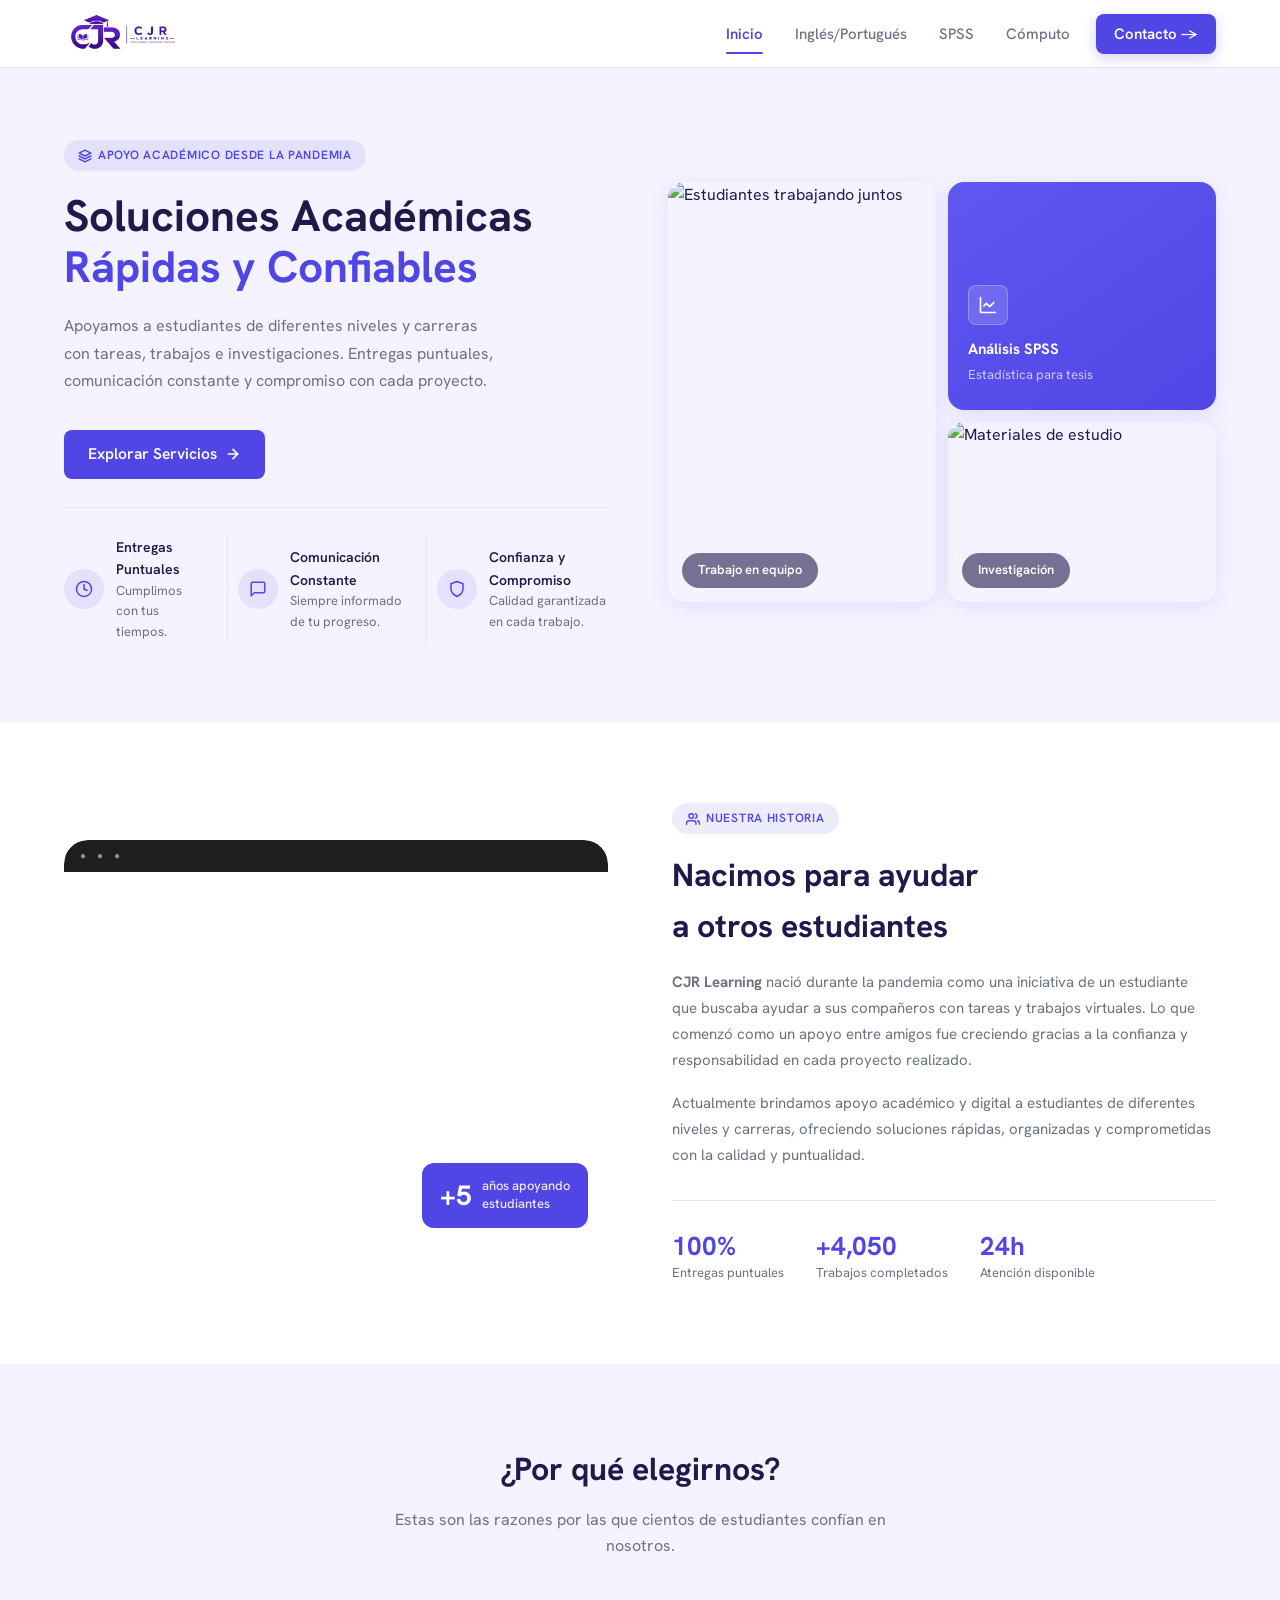
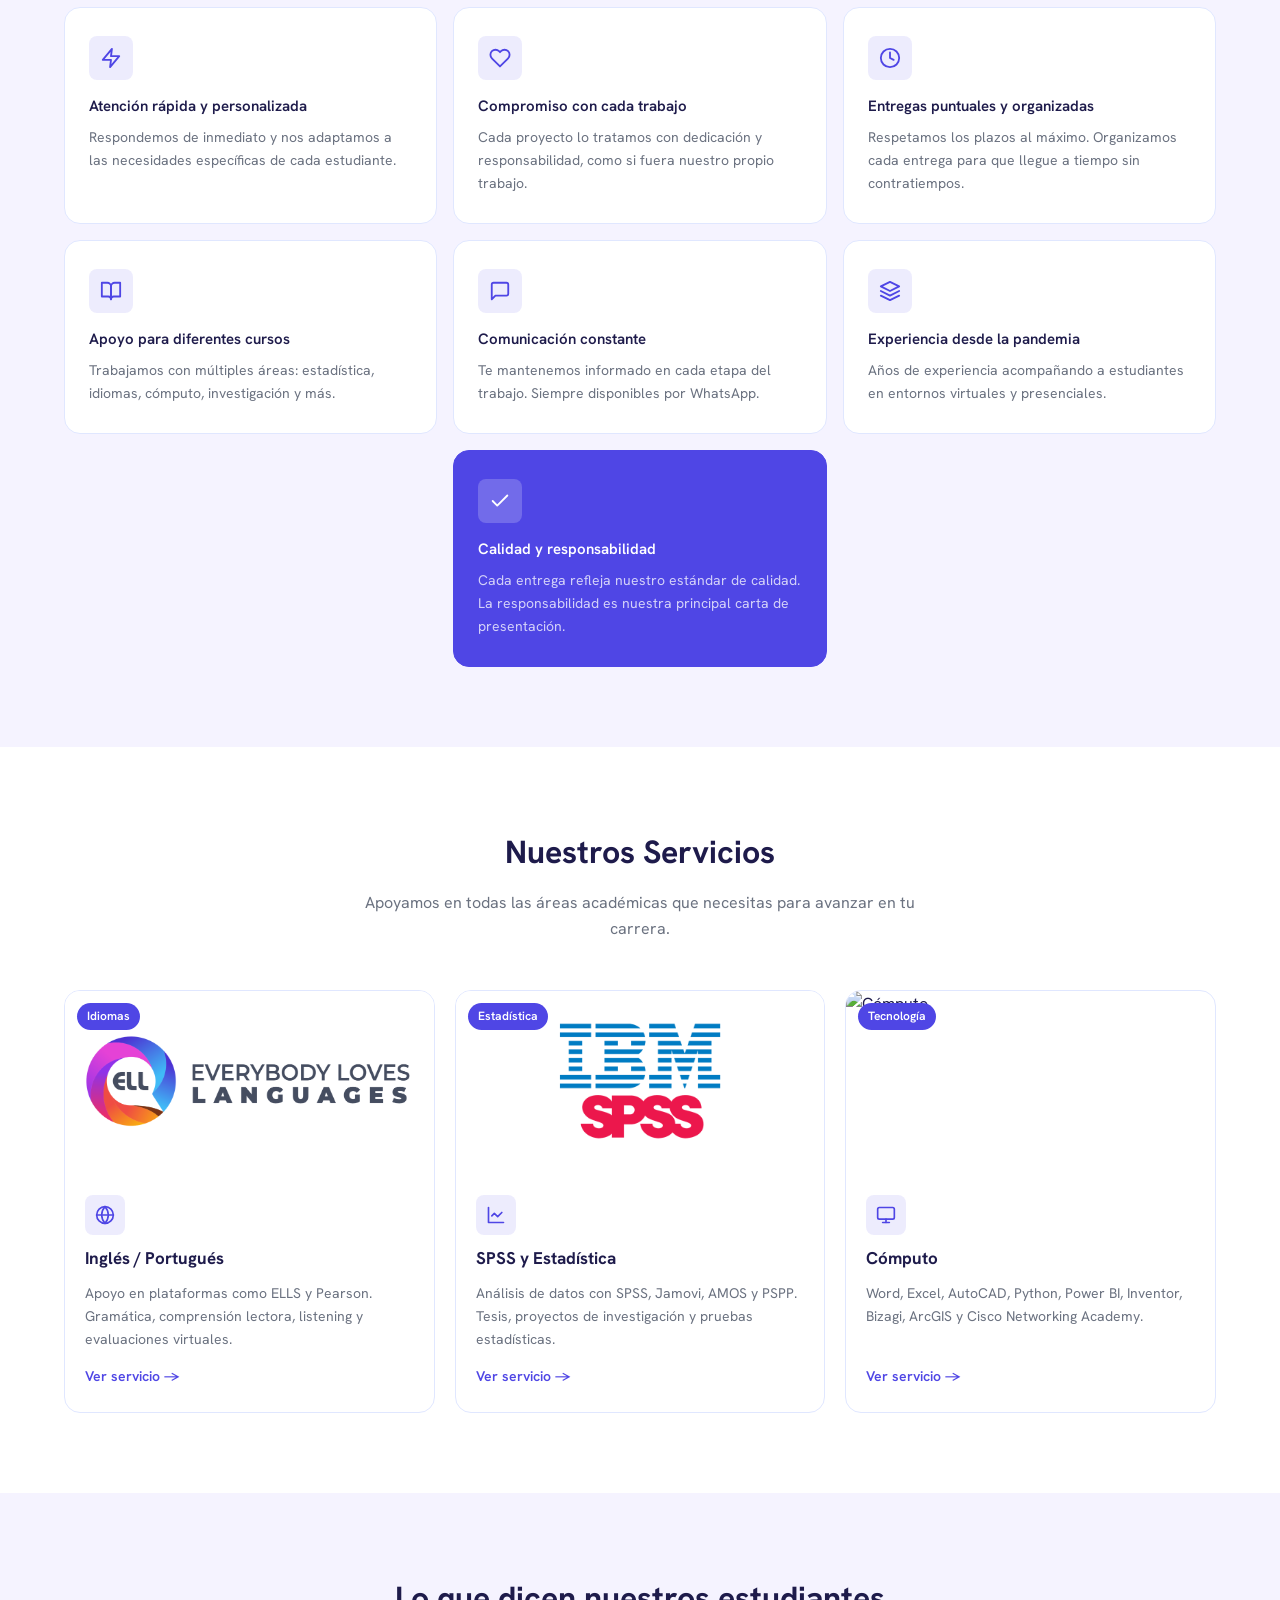
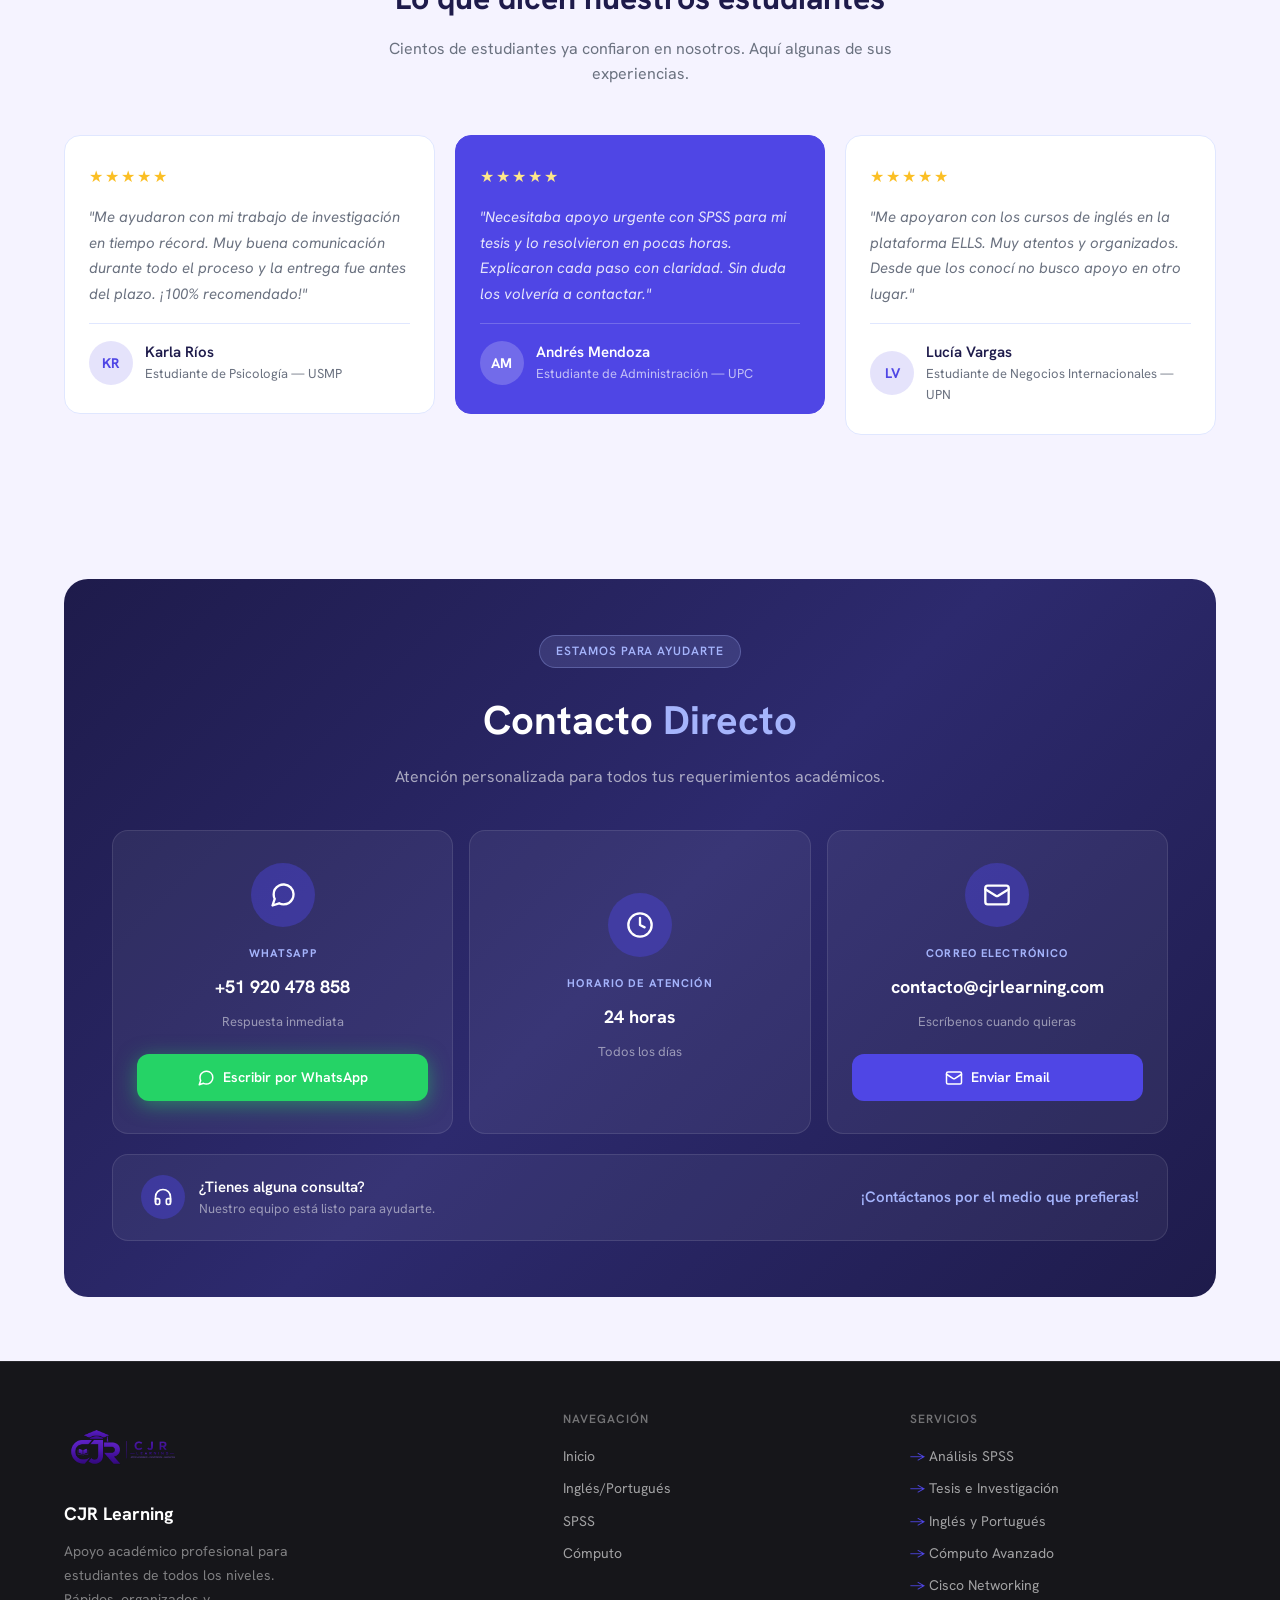
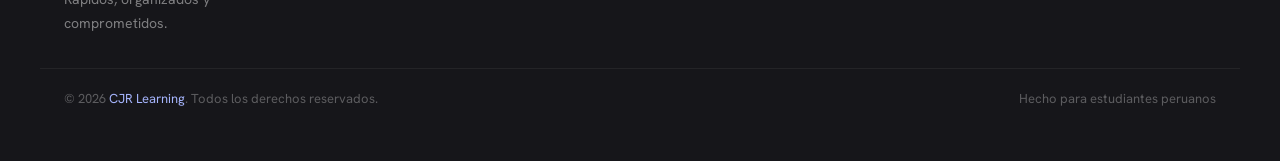
==== index.html @ 8db43616 "Seccion Inicio, header y footer agregado" ====
<!DOCTYPE html>
<html lang="es">

<head>
    <meta charset="UTF-8">
    <meta name="viewport" content="width=device-width, initial-scale=1.0">
    <title>CJR Learning — Apoyo Académico</title>
    <link rel="stylesheet" href="assets/css/global.css">
    <link rel="stylesheet" href="assets/css/index.css">
</head>

<body>
    <header class="site-header">
        <div class="header-inner">

            <div class="header-logo">
                <a href="index.html">
                    <img src="assets/images/logos/CRJ_logo2.png" alt="CJR Learning">
                </a>
            </div>


            <nav class="header-nav" id="mainNav">
                <a href="index.html" class="active">Inicio</a>
                <a href="ing_por.html">Inglés/Portugués</a>
                <a href="spss.html">SPSS</a>
                <a href="computo.html">Cómputo</a>
                <a href="index.html#contacto" class="nav-btn-contacto">Contacto →</a>
            </nav>

            <!-- Hamburger -->
            <button class="hamburger" id="menuBtn" aria-label="Abrir menú">
                <span></span>
                <span></span>
                <span></span>
            </button>

        </div>
    </header>

    <main>

        <!-- Hero -->
        <section class="hero">
            <div class="container hero-inner">

                <!-- Columna izquierda - texto -->
                <div class="hero-text">
                    <div class="hero-badge">
                        <svg xmlns="http://www.w3.org/2000/svg" width="14" height="14" viewBox="0 0 24 24" fill="none"
                            stroke="currentColor" stroke-width="2.5" stroke-linecap="round" stroke-linejoin="round">
                            <path d="M12 2L2 7l10 5 10-5-10-5z" />
                            <path d="M2 17l10 5 10-5" />
                            <path d="M2 12l10 5 10-5" />
                        </svg>
                        Apoyo académico desde la pandemia
                    </div>

                    <h1>
                        Soluciones Académicas<br>
                        <span class="hero-highlight">Rápidas y Confiables</span>
                    </h1>

                    <p class="hero-desc">
                        Apoyamos a estudiantes de diferentes niveles y carreras con tareas, trabajos e investigaciones.
                        Entregas puntuales, comunicación constante y compromiso con cada proyecto.
                    </p>

                    <div class="hero-actions">
                        <a href="#servicios" class="btn-primary">
                            Explorar Servicios
                            <svg xmlns="http://www.w3.org/2000/svg" width="16" height="16" viewBox="0 0 24 24"
                                fill="none" stroke="currentColor" stroke-width="2.5" stroke-linecap="round"
                                stroke-linejoin="round">
                                <path d="M5 12h14" />
                                <path d="m12 5 7 7-7 7" />
                            </svg>
                        </a>
                    </div>

                    <div class="hero-pills">
                        <div class="hero-pill">
                            <div class="hero-pill-icon">
                                <!-- ícono reloj -->
                                <svg xmlns="http://www.w3.org/2000/svg" width="18" height="18" viewBox="0 0 24 24"
                                    fill="none" stroke="currentColor" stroke-width="2" stroke-linecap="round"
                                    stroke-linejoin="round">
                                    <circle cx="12" cy="12" r="10" />
                                    <polyline points="12 6 12 12 16 14" />
                                </svg>
                            </div>
                            <div>
                                <p class="pill-title">Entregas Puntuales</p>
                                <p class="pill-sub">Cumplimos con tus tiempos.</p>
                            </div>
                        </div>
                        <div class="hero-pill">
                            <div class="hero-pill-icon">
                                <!-- ícono chat -->
                                <svg xmlns="http://www.w3.org/2000/svg" width="18" height="18" viewBox="0 0 24 24"
                                    fill="none" stroke="currentColor" stroke-width="2" stroke-linecap="round"
                                    stroke-linejoin="round">
                                    <path d="M21 15a2 2 0 0 1-2 2H7l-4 4V5a2 2 0 0 1 2-2h14a2 2 0 0 1 2 2z" />
                                </svg>
                            </div>
                            <div>
                                <p class="pill-title">Comunicación Constante</p>
                                <p class="pill-sub">Siempre informado de tu progreso.</p>
                            </div>
                        </div>
                        <div class="hero-pill">
                            <div class="hero-pill-icon">
                                <!-- ícono escudo -->
                                <svg xmlns="http://www.w3.org/2000/svg" width="18" height="18" viewBox="0 0 24 24"
                                    fill="none" stroke="currentColor" stroke-width="2" stroke-linecap="round"
                                    stroke-linejoin="round">
                                    <path d="M12 22s8-4 8-10V5l-8-3-8 3v7c0 6 8 10 8 10z" />
                                </svg>
                            </div>
                            <div>
                                <p class="pill-title">Confianza y Compromiso</p>
                                <p class="pill-sub">Calidad garantizada en cada trabajo.</p>
                            </div>
                        </div>
                    </div>
                </div>

                <!-- Columna derecha - imagenes -->
                <div class="hero-media">

                    <!-- Foto principal -->
                    <div class="hero-img-main">
                        <img src="https://images.unsplash.com/photo-1523240795612-9a054b0db644?w=600&q=80"
                            alt="Estudiantes trabajando juntos">
                        <div class="hero-img-label">Trabajo en equipo</div>
                    </div>

                    <!-- Tarjetas pequeñas -->
                    <div class="hero-cards">

                        <div class="hero-card hero-card--dark">
                            <div class="hero-card-icon">
                                <svg xmlns="http://www.w3.org/2000/svg" width="20" height="20" viewBox="0 0 24 24"
                                    fill="none" stroke="currentColor" stroke-width="2" stroke-linecap="round"
                                    stroke-linejoin="round">
                                    <path d="M3 3v18h18" />
                                    <path d="m19 9-5 5-4-4-3 3" />
                                </svg>
                            </div>
                            <p class="hero-card-title">Análisis SPSS</p>
                            <p class="hero-card-sub">Estadística para tesis</p>
                        </div>

                        <div class="hero-card hero-card--light">
                            <img src="https://images.unsplash.com/photo-1501504905252-473c47e087f8?w=300&q=80"
                                alt="Materiales de estudio">
                            <div class="hero-img-label">Investigación</div>
                        </div>

                    </div>
                </div>

            </div>
        </section>

        <!-- Nosotros -->
        <section class="nosotros section" id="nosotros">
            <div class="container nosotros-inner">

                <!-- Imagen -->
                <div class="nosotros-media">
                    <div class="nosotros-img-wrap">
                        <img src="https://images.unsplash.com/photo-1516321318423-f06f85e504b3?w=600&q=80"
                            alt="Equipo CJR Learning trabajando">
                        <div class="nosotros-badge-float">
                            <span class="nosotros-badge-num">+5</span>
                            <span class="nosotros-badge-text">años apoyando<br>estudiantes</span>
                        </div>
                    </div>
                </div>

                <!-- Texto -->
                <div class="nosotros-text">
                    <div class="hero-badge" style="margin-bottom:16px;">
                        <svg xmlns="http://www.w3.org/2000/svg" width="14" height="14" viewBox="0 0 24 24" fill="none"
                            stroke="currentColor" stroke-width="2.5" stroke-linecap="round" stroke-linejoin="round">
                            <path d="M17 21v-2a4 4 0 0 0-4-4H5a4 4 0 0 0-4 4v2" />
                            <circle cx="9" cy="7" r="4" />
                            <path d="M23 21v-2a4 4 0 0 0-3-3.87" />
                            <path d="M16 3.13a4 4 0 0 1 0 7.75" />
                        </svg>
                        Nuestra historia
                    </div>

                    <h2 class="section-title" style="text-align:left; margin-bottom:16px;">
                        Nacimos para ayudar<br>a otros estudiantes
                    </h2>

                    <p class="nosotros-p">
                        <strong>CJR Learning</strong> nació durante la pandemia como una iniciativa de un
                        estudiante
                        que buscaba ayudar a sus compañeros con tareas y trabajos virtuales. Lo que comenzó como un
                        apoyo
                        entre amigos fue creciendo gracias a la confianza y responsabilidad en cada proyecto realizado.
                    </p>
                    <p class="nosotros-p">
                        Actualmente brindamos apoyo académico y digital a estudiantes de diferentes niveles y carreras,
                        ofreciendo soluciones rápidas, organizadas y comprometidas con la calidad y puntualidad.
                    </p>

                    <div class="nosotros-stats">
                        <div class="nosotros-stat">
                            <span class="stat-num">100%</span>
                            <span class="stat-label">Entregas puntuales</span>
                        </div>
                        <div class="nosotros-stat">
                            <span class="stat-num">+5000</span>
                            <span class="stat-label">Trabajos completados</span>
                        </div>
                        <div class="nosotros-stat">
                            <span class="stat-num">24h</span>
                            <span class="stat-label">Atención disponible</span>
                        </div>
                    </div>

                </div>

            </div>
        </section>

        <!-- Por que elegirnos -->
        <section class="porque section" id="porque">
            <div class="container">
                <h2 class="section-title">¿Por qué elegirnos?</h2>
                <p class="section-subtitle">Estas son las razones por las que cientos de estudiantes confían en
                    nosotros.</p>

                <div class="porque-grid">

                    <div class="porque-card">
                        <div class="porque-icon">
                            <svg xmlns="http://www.w3.org/2000/svg" width="22" height="22" viewBox="0 0 24 24"
                                fill="none" stroke="currentColor" stroke-width="2" stroke-linecap="round"
                                stroke-linejoin="round">
                                <path d="M13 2L3 14h9l-1 8 10-12h-9l1-8z" />
                            </svg>
                        </div>
                        <h3>Atención rápida y personalizada</h3>
                        <p>Respondemos de inmediato y nos adaptamos a las necesidades específicas de cada estudiante.
                        </p>
                    </div>

                    <div class="porque-card">
                        <div class="porque-icon">
                            <svg xmlns="http://www.w3.org/2000/svg" width="22" height="22" viewBox="0 0 24 24"
                                fill="none" stroke="currentColor" stroke-width="2" stroke-linecap="round"
                                stroke-linejoin="round">
                                <path
                                    d="M20.84 4.61a5.5 5.5 0 0 0-7.78 0L12 5.67l-1.06-1.06a5.5 5.5 0 0 0-7.78 7.78l1.06 1.06L12 21.23l7.78-7.78 1.06-1.06a5.5 5.5 0 0 0 0-7.78z" />
                            </svg>
                        </div>
                        <h3>Compromiso con cada trabajo</h3>
                        <p>Cada proyecto lo tratamos con dedicación y responsabilidad, como si fuera nuestro propio
                            trabajo.</p>
                    </div>

                    <div class="porque-card">
                        <div class="porque-icon">
                            <svg xmlns="http://www.w3.org/2000/svg" width="22" height="22" viewBox="0 0 24 24"
                                fill="none" stroke="currentColor" stroke-width="2" stroke-linecap="round"
                                stroke-linejoin="round">
                                <circle cx="12" cy="12" r="10" />
                                <polyline points="12 6 12 12 16 14" />
                            </svg>
                        </div>
                        <h3>Entregas puntuales y organizadas</h3>
                        <p>Respetamos los plazos al máximo. Organizamos cada entrega para que llegue a tiempo sin
                            contratiempos.</p>
                    </div>

                    <div class="porque-card">
                        <div class="porque-icon">
                            <svg xmlns="http://www.w3.org/2000/svg" width="22" height="22" viewBox="0 0 24 24"
                                fill="none" stroke="currentColor" stroke-width="2" stroke-linecap="round"
                                stroke-linejoin="round">
                                <path d="M2 3h6a4 4 0 0 1 4 4v14a3 3 0 0 0-3-3H2z" />
                                <path d="M22 3h-6a4 4 0 0 0-4 4v14a3 3 0 0 1 3-3h7z" />
                            </svg>
                        </div>
                        <h3>Apoyo para diferentes cursos</h3>
                        <p>Trabajamos con múltiples áreas: estadística, idiomas, cómputo, investigación y más.</p>
                    </div>

                    <div class="porque-card">
                        <div class="porque-icon">
                            <svg xmlns="http://www.w3.org/2000/svg" width="22" height="22" viewBox="0 0 24 24"
                                fill="none" stroke="currentColor" stroke-width="2" stroke-linecap="round"
                                stroke-linejoin="round">
                                <path d="M21 15a2 2 0 0 1-2 2H7l-4 4V5a2 2 0 0 1 2-2h14a2 2 0 0 1 2 2z" />
                            </svg>
                        </div>
                        <h3>Comunicación constante</h3>
                        <p>Te mantenemos informado en cada etapa del trabajo. Siempre disponibles por WhatsApp.</p>
                    </div>

                    <div class="porque-card">
                        <div class="porque-icon">
                            <svg xmlns="http://www.w3.org/2000/svg" width="22" height="22" viewBox="0 0 24 24"
                                fill="none" stroke="currentColor" stroke-width="2" stroke-linecap="round"
                                stroke-linejoin="round">
                                <path d="M12 2L2 7l10 5 10-5-10-5z" />
                                <path d="M2 17l10 5 10-5" />
                                <path d="M2 12l10 5 10-5" />
                            </svg>
                        </div>
                        <h3>Experiencia desde la pandemia</h3>
                        <p>Años de experiencia acompañando a estudiantes en entornos virtuales y presenciales.</p>
                    </div>

                    <div class="porque-card porque-card--highlight">
                        <div class="porque-icon porque-icon--white">
                            <svg xmlns="http://www.w3.org/2000/svg" width="22" height="22" viewBox="0 0 24 24"
                                fill="none" stroke="currentColor" stroke-width="2" stroke-linecap="round"
                                stroke-linejoin="round">
                                <polyline points="20 6 9 17 4 12" />
                            </svg>
                        </div>
                        <h3>Calidad y responsabilidad</h3>
                        <p>Cada entrega refleja nuestro estándar de calidad. La responsabilidad es nuestra principal
                            carta de presentación.</p>
                    </div>

                </div>
            </div>
        </section>

        <!-- Servicios -->
        <section class="servicios section" id="servicios">
            <div class="container">
                <h2 class="section-title">Nuestros Servicios</h2>
                <p class="section-subtitle">Apoyamos en todas las áreas académicas que necesitas para avanzar en tu
                    carrera.</p>

                <div class="servicios-grid">

                    <a href="ing_por.html" class="servicio-card">
                        <div class="servicio-img">
                            <img src="assets/images/logos/ELLS_2.png" alt="Inglés y Portugués">
                            <div class="servicio-tag">Idiomas</div>
                        </div>
                        <div class="servicio-body">
                            <div class="servicio-icon">
                                <svg xmlns="http://www.w3.org/2000/svg" width="20" height="20" viewBox="0 0 24 24"
                                    fill="none" stroke="currentColor" stroke-width="2" stroke-linecap="round"
                                    stroke-linejoin="round">
                                    <circle cx="12" cy="12" r="10" />
                                    <line x1="2" y1="12" x2="22" y2="12" />
                                    <path
                                        d="M12 2a15.3 15.3 0 0 1 4 10 15.3 15.3 0 0 1-4 10 15.3 15.3 0 0 1-4-10 15.3 15.3 0 0 1 4-10z" />
                                </svg>
                            </div>
                            <h3>Inglés / Portugués</h3>
                            <p>Apoyo en plataformas como ELLS y Pearson. Gramática, comprensión lectora, listening y
                                evaluaciones virtuales.</p>
                            <span class="servicio-link">Ver servicio →</span>
                        </div>
                    </a>

                    <a href="spss.html" class="servicio-card">
                        <div class="servicio-img">
                            <img src="assets/images/logos/SPSS.png" alt="SPSS Estadística">
                            <div class="servicio-tag">Estadística</div>
                        </div>
                        <div class="servicio-body">
                            <div class="servicio-icon">
                                <svg xmlns="http://www.w3.org/2000/svg" width="20" height="20" viewBox="0 0 24 24"
                                    fill="none" stroke="currentColor" stroke-width="2" stroke-linecap="round"
                                    stroke-linejoin="round">
                                    <path d="M3 3v18h18" />
                                    <path d="m19 9-5 5-4-4-3 3" />
                                </svg>
                            </div>
                            <h3>SPSS y Estadística</h3>
                            <p>Análisis de datos con SPSS, Jamovi, AMOS y PSPP. Tesis, proyectos de investigación y
                                pruebas estadísticas.</p>
                            <span class="servicio-link">Ver servicio →</span>
                        </div>
                    </a>

                    <a href="computo.html" class="servicio-card">
                        <div class="servicio-img">
                            <img src="https://images.unsplash.com/photo-1587620962725-abab7fe55159?w=500&q=80"
                                alt="Cómputo">
                            <div class="servicio-tag">Tecnología</div>
                        </div>
                        <div class="servicio-body">
                            <div class="servicio-icon">
                                <svg xmlns="http://www.w3.org/2000/svg" width="20" height="20" viewBox="0 0 24 24"
                                    fill="none" stroke="currentColor" stroke-width="2" stroke-linecap="round"
                                    stroke-linejoin="round">
                                    <rect x="2" y="3" width="20" height="14" rx="2" />
                                    <line x1="8" y1="21" x2="16" y2="21" />
                                    <line x1="12" y1="17" x2="12" y2="21" />
                                </svg>
                            </div>
                            <h3>Cómputo</h3>
                            <p>Word, Excel, AutoCAD, Python, Power BI, Inventor, Bizagi, ArcGIS y Cisco Networking
                                Academy.</p>
                            <span class="servicio-link">Ver servicio →</span>
                        </div>
                    </a>

                </div>
            </div>
        </section>

        <!-- Testimonios -->
        <section class="testimonios section" id="testimonios">
            <div class="container">
                <h2 class="section-title">Lo que dicen nuestros estudiantes</h2>
                <p class="section-subtitle">Cientos de estudiantes ya confiaron en nosotros. Aquí algunas de sus
                    experiencias.</p>

                <div class="testimonios-grid">

                    <div class="testimonio-card">
                        <div class="testimonio-stars">★★★★★</div>
                        <p class="testimonio-texto">
                            "Me ayudaron con mi trabajo de investigación en tiempo récord. Muy buena comunicación
                            durante todo el proceso y la entrega fue antes del plazo. ¡100% recomendado!"
                        </p>
                        <div class="testimonio-autor">
                            <!-- TODO: Reemplazar con foto real -->
                            <div class="testimonio-avatar"
                                style="background: rgba(79,70,229,0.15); color: var(--color-primary);">KR</div>
                            <div>
                                <p class="autor-nombre">Karla Ríos</p>
                                <p class="autor-carrera">Estudiante de Psicología — USMP</p>
                            </div>
                        </div>
                    </div>

                    <div class="testimonio-card testimonio-card--featured">
                        <div class="testimonio-stars">★★★★★</div>
                        <p class="testimonio-texto">
                            "Necesitaba apoyo urgente con SPSS para mi tesis y lo resolvieron en pocas horas. Explicaron
                            cada paso con claridad. Sin duda los volvería a contactar."
                        </p>
                        <div class="testimonio-autor">
                            <!-- TODO: Reemplazar con foto real -->
                            <div class="testimonio-avatar" style="background: rgba(255,255,255,0.2); color: #fff;">AM
                            </div>
                            <div>
                                <p class="autor-nombre">Andrés Mendoza</p>
                                <p class="autor-carrera">Estudiante de Administración — UPC</p>
                            </div>
                        </div>
                    </div>

                    <div class="testimonio-card">
                        <div class="testimonio-stars">★★★★★</div>
                        <p class="testimonio-texto">
                            "Me apoyaron con los cursos de inglés en la plataforma ELLS. Muy atentos y organizados.
                            Desde que los conocí no busco apoyo en otro lugar."
                        </p>
                        <div class="testimonio-autor">
                            <!-- TODO: Reemplazar con foto real -->
                            <div class="testimonio-avatar"
                                style="background: rgba(79,70,229,0.15); color: var(--color-primary);">LV</div>
                            <div>
                                <p class="autor-nombre">Lucía Vargas</p>
                                <p class="autor-carrera">Estudiante de Negocios Internacionales — UPN</p>
                            </div>
                        </div>
                    </div>

                </div>
            </div>
        </section>

        <!-- Contacto -->
        <section class="contacto-section" id="contacto">
            <div class="container">
                <div class="contacto-card">

                    <div class="contacto-badge">Estamos para ayudarte</div>
                    <h2 class="contacto-title">Contacto <span>Directo</span></h2>
                    <p class="contacto-desc">Atención personalizada para todos tus requerimientos académicos.</p>

                    <div class="contacto-grid">

                        <div class="contacto-item">
                            <div class="contacto-icon">
                                <svg xmlns="http://www.w3.org/2000/svg" width="28" height="28" viewBox="0 0 24 24"
                                    fill="none" stroke="currentColor" stroke-width="2" stroke-linecap="round"
                                    stroke-linejoin="round">
                                    <path
                                        d="M21 11.5a8.38 8.38 0 0 1-.9 3.8 8.5 8.5 0 0 1-7.6 4.7 8.38 8.38 0 0 1-3.8-.9L3 21l1.9-5.7a8.38 8.38 0 0 1-.9-3.8 8.5 8.5 0 0 1 4.7-7.6 8.38 8.38 0 0 1 3.8-.9h.5a8.48 8.48 0 0 1 8 8v.5z" />
                                </svg>
                            </div>
                            <span class="contacto-label">WhatsApp</span>
                            <p class="contacto-value">+51 920 478 858</p>
                            <span class="contacto-sub">Respuesta inmediata</span>
                            <a href="https://wa.me/51920478858" target="_blank"
                                class="contacto-btn contacto-btn--green">
                                <svg xmlns="http://www.w3.org/2000/svg" width="18" height="18" viewBox="0 0 24 24"
                                    fill="none" stroke="currentColor" stroke-width="2" stroke-linecap="round"
                                    stroke-linejoin="round">
                                    <path
                                        d="M21 11.5a8.38 8.38 0 0 1-.9 3.8 8.5 8.5 0 0 1-7.6 4.7 8.38 8.38 0 0 1-3.8-.9L3 21l1.9-5.7a8.38 8.38 0 0 1-.9-3.8 8.5 8.5 0 0 1 4.7-7.6 8.38 8.38 0 0 1 3.8-.9h.5a8.48 8.48 0 0 1 8 8v.5z" />
                                </svg>
                                Escribir por WhatsApp
                            </a>
                        </div>

                        <div class="contacto-item">
                            <div class="contacto-icon">
                                <svg xmlns="http://www.w3.org/2000/svg" width="28" height="28" viewBox="0 0 24 24"
                                    fill="none" stroke="currentColor" stroke-width="2" stroke-linecap="round"
                                    stroke-linejoin="round">
                                    <circle cx="12" cy="12" r="10" />
                                    <polyline points="12 6 12 12 16 14" />
                                </svg>
                            </div>
                            <span class="contacto-label">Horario de Atención</span>
                            <p class="contacto-value">24 horas</p>
                            <span class="contacto-sub">Todos los días</span>
                            <!-- <a href="https://wa.me/51920478858" target="_blank"
                                class="contacto-btn contacto-btn--purple">
                                <svg xmlns="http://www.w3.org/2000/svg" width="18" height="18" viewBox="0 0 24 24"
                                    fill="none" stroke="currentColor" stroke-width="2" stroke-linecap="round"
                                    stroke-linejoin="round">
                                    <circle cx="12" cy="12" r="10" />
                                    <polyline points="12 6 12 12 16 14" />
                                </svg>
                                Siempre disponibles 
                            </a> -->
                        </div>


                        <div class="contacto-item">
                            <div class="contacto-icon">
                                <svg xmlns="http://www.w3.org/2000/svg" width="28" height="28" viewBox="0 0 24 24"
                                    fill="none" stroke="currentColor" stroke-width="2" stroke-linecap="round"
                                    stroke-linejoin="round">
                                    <rect x="2" y="4" width="20" height="16" rx="2" />
                                    <path d="m22 7-8.97 5.7a1.94 1.94 0 0 1-2.06 0L2 7" />
                                </svg>
                            </div>
                            <span class="contacto-label">Correo Electrónico</span>
                            <p class="contacto-value">contacto@cjrlearning.com</p>
                            <span class="contacto-sub">Escríbenos cuando quieras</span>
                            <a href="mailto:contacto@cjrlearning.com" class="contacto-btn contacto-btn--blue">
                                <svg xmlns="http://www.w3.org/2000/svg" width="18" height="18" viewBox="0 0 24 24"
                                    fill="none" stroke="currentColor" stroke-width="2" stroke-linecap="round"
                                    stroke-linejoin="round">
                                    <rect x="2" y="4" width="20" height="16" rx="2" />
                                    <path d="m22 7-8.97 5.7a1.94 1.94 0 0 1-2.06 0L2 7" />
                                </svg>
                                Enviar Email
                            </a>
                        </div>



                    </div>

                    <div class="contacto-bottom">
                        <div class="contacto-bottom-left">
                            <div class="contacto-icon-sm">
                                <svg xmlns="http://www.w3.org/2000/svg" width="20" height="20" viewBox="0 0 24 24"
                                    fill="none" stroke="currentColor" stroke-width="2" stroke-linecap="round"
                                    stroke-linejoin="round">
                                    <path d="M3 18v-6a9 9 0 0 1 18 0v6" />
                                    <path
                                        d="M21 19a2 2 0 0 1-2 2h-1a2 2 0 0 1-2-2v-3a2 2 0 0 1 2-2h3zM3 19a2 2 0 0 0 2 2h1a2 2 0 0 0 2-2v-3a2 2 0 0 0-2-2H3z" />
                                </svg>
                            </div>
                            <div>
                                <p class="contacto-bottom-title">¿Tienes alguna consulta?</p>
                                <p class="contacto-bottom-sub">Nuestro equipo está listo para ayudarte.</p>
                            </div>
                        </div>
                        <p class="contacto-bottom-cta">¡Contáctanos por el medio que prefieras!</p>
                    </div>

                </div>
            </div>
        </section>
    </main>

    <!--  FOOTER  -->
    <footer>
        <div class="footer-bar">
            <div class="footer-bar-inner">

                <!-- Marca -->
                <div class="footer-brand-col">
                    <img src="assets/images/logos/CRJ_logo2.png" alt="CJR Learning ">
                    <span class="footer-brand">CJR Learning</span>
                    <p class="footer-brand-desc">Apoyo académico profesional para estudiantes de todos los niveles. Rápidos,
                        organizados y comprometidos.</p>
                </div>

                <!-- Navegación -->
                <div class="footer-nav-col">
                    <h4>Navegación</h4>
                    <div class="footer-links">
                        <a href="index.html">Inicio</a>
                        <a href="ing_por.html">Inglés/Portugués</a>
                        <a href="spss.html">SPSS</a>
                        <a href="computo.html">Cómputo</a>
                    </div>
                </div>

                <!-- Servicios -->
                <div class="footer-services-col">
                    <h4>Servicios</h4>
                    <div class="footer-links">
                        <a href="spss.html">Análisis SPSS</a>
                        <a href="spss.html">Tesis e Investigación</a>
                        <a href="ing_por.html">Inglés y Portugués</a>
                        <a href="computo.html">Cómputo Avanzado</a>
                        <a href="computo.html">Cisco Networking</a>
                    </div>
                </div>

            </div>

            <div class="footer-bottom">
                <span class="footer-copy">© 2026 <span>CJR Learning</span>. Todos los derechos reservados.</span>
                <span class="footer-copy">Hecho para estudiantes peruanos</span>
            </div>
        </div>
    </footer>

    <script src="assets/js/index.js"></script>
    <script>
        const menuBtn = document.getElementById('menuBtn');
        const mainNav = document.getElementById('mainNav');
        if (menuBtn) menuBtn.addEventListener('click', () => mainNav.classList.toggle('open'));
    </script>

</body>

</html>
---- assets/css/global.css ----
/* Fuente de letra */
@import url('https://fonts.googleapis.com/css2?family=Hanken+Grotesk:wght@400;500;600;700&display=swap');

:root {
    --color-primary: #4F46E5;
    --color-primary-dark: #3730A3;
    --color-secondary: #A5B4FC;
    --color-tertiary: #F5F3FF;
    --color-neutral: #1E1B4B;
    --color-neutral-light: #312E81;
    --color-text: #1E1B4B;
    --color-text-muted: #6B7280;
    --color-white: #FFFFFF;
    --color-border: #E0E7FF;

    --font-main: 'Hanken Grotesk', sans-serif;

    --radius-sm: 8px;
    --radius-md: 12px;
    --radius-lg: 16px;
    --radius-xl: 24px;

    --shadow-card: 0 2px 16px rgba(79, 70, 229, 0.08);
    --shadow-btn: 0 4px 14px rgba(79, 70, 229, 0.25);

    --nav-height: 68px;
    --max-width: 1200px;
}

/* Reset */
*,
*::before,
*::after {
    margin: 0;
    padding: 0;
    box-sizing: border-box;
}

html {
    scroll-behavior: smooth;
}

body {
    font-family: var(--font-main);
    color: var(--color-text);
    background-color: var(--color-tertiary);
    line-height: 1.6;
    -webkit-font-smoothing: antialiased;
}

img {
    max-width: 100%;
    display: block;
}

a {
    text-decoration: none;
    color: inherit;
}

ul {
    list-style: none;
}

/* Utilidades */
.container {
    max-width: var(--max-width);
    margin: 0 auto;
    padding: 0 24px;
}

.section {
    padding: 80px 0;
}

.section-title {
    font-size: 2rem;
    font-weight: 700;
    color: var(--color-neutral);
    text-align: center;
    margin-bottom: 12px;
}

.section-subtitle {
    font-size: 1rem;
    color: var(--color-text-muted);
    text-align: center;
    max-width: 560px;
    margin: 0 auto 48px;
}

.btn-primary {
    display: inline-flex;
    align-items: center;
    gap: 8px;
    background: var(--color-primary);
    color: var(--color-white);
    font-family: var(--font-main);
    font-size: 0.9735rem;
    font-weight: 600;
    padding: 12px 24px;
    border-radius: var(--radius-sm);
    border: none;
    cursor: pointer;
    transition: background 0.2s, box-shadow 0.2s, transform 0.15s;
    box-shadow: var(--shadow-btns);
}

.btn-primary:hover {
    background: var(--color-primary-dark);
    transform: translateY(-1px);
}

.btn-outline {
    display: inline-flex;
    align-items: center;
    gap: 8px;
    background: transparent;
    color: var(--color-neutral);
    font-family: var(--font-main);
    font-size: 0.9375rem;
    font-weight: 600;
    padding: 12px 24px;
    border-radius: var(--radius-sm);
    border: 1.5px solid var(--color-border);
    cursor: pointer;
    transition: border-color 0.2s, background 0.2s;
}

.btn-outline:hover {
    border-color: var(--color-primary);
    background: rgba(79, 70, 229, 0.04);
}

/* Header */
.site-header {
    position: sticky;
    top: 0;
    z-index: 100;
    background: var(--color-white);
    border-bottom: 1px solid var(--color-border);
    height: var(--nav-height);
}

.header-inner {
    max-width: var(--max-width);
    margin: 0 auto;
    padding: 0 24px;
    height: 100%;
    display: flex;
    align-items: center;
    justify-content: space-between;
}

.nav-btn-contacto {
    background: var(--color-primary);
    color: #fff !important;
    padding: 8px 18px !important;
    border-radius: var(--radius-sm);
    font-weight: 600 !important;
    margin-left: 8px;
    transition: background 0.2s, transform 0.15s;
    box-shadow: var(--shadow-btn);
}

.nav-btn-contacto:hover {
    background: var(--color-primary-dark) !important;
    transform: translateY(-1px);
}

/* Logo */
.header-logo a {
    display: flex;
    align-items: center;
}

.header-logo img {
    height: 78px;
    width: auto;
}

/* Nav */
.header-nav {
    display: flex;
    align-items: center;
    gap: 4px;
}

.header-nav a {
    position: relative;
    font-size: 0.9375rem;
    font-weight: 500;
    color: var(--color-text-muted);
    padding: 6px 14px;
    border-radius: var(--radius-sm);
    transition: color 0.2s, background 0.2s;
}

.header-nav a:hover {
    color: var(--color-primary);
    background: rgba(79, 70, 229, 0.06);
}

.header-nav a.active {
    color: var(--color-primary);
    font-weight: 600;
}

.header-nav a.active::after {
    content: '';
    position: absolute;
    bottom: -2px;
    left: 14px;
    right: 14px;
    height: 2px;
    background: var(--color-primary);
    border-radius: 2px;
}

/* Hamburger */
.hamburger {
    display: none;
    flex-direction: column;
    gap: 5px;
    cursor: pointer;
    padding: 6px;
    background: none;
    border: none;
}

.hamburger span {
    display: block;
    width: 24px;
    height: 2px;
    background: var(--color-neutral);
    border-radius: 2px;
    transition: transform 0.3s, opacity 0.3;
}

/* Footer */
.site-footer {
    background: #16161A;
}

.footer-bar {
    background: #16161A;
    border-top: 1px solid rgba(255, 255, 255, 0.08);
    padding: 48px 0 32px;
}

.footer-bar-inner {
    max-width: var(--max-width);
    margin: 0 auto;
    padding: 0 24px;
    display: grid;
    grid-template-columns: 1.5fr 1fr 1fr;
    gap: 40px;
}

/* Columna 1: marca */
.footer-brand-col img {
    height: 78px;
    width: auto;
    margin-bottom: 12px;
}

.footer-brand {
    font-size: 1.125rem;
    font-weight: 700;
    color: #fff;
    display: block;
    margin-bottom: 12px;
}

.footer-brand-desc {
    font-size: 0.875rem;
    color: rgba(255, 255, 255, 0.45);
    line-height: 1.7;
    max-width: 240px;
}

/* Columna 2: navegación */
.footer-nav-col h4,
.footer-services-col h4 {
    font-size: 0.75rem;
    font-weight: 600;
    letter-spacing: 0.08em;
    text-transform: uppercase;
    color: rgba(255, 255, 255, 0.4);
    margin-bottom: 16px;
}

.footer-links {
    display: flex;
    flex-direction: column;
    gap: 10px;
}

.footer-links a {
    font-size: 0.875rem;
    color: rgba(255, 255, 255, 0.6);
    transition: color 0.2s;
}

.footer-links a:hover {
    color: var(--color-secondary);
}

/* Columna 3: servicios */
.footer-services-col .footer-links a::before {
    content: '→ ';
    color: var(--color-primary);
}

/* Barra inferior */
.footer-bottom {
    border-top: 1px solid rgba(255, 255, 255, 0.06);
    padding: 20px 24px;
    max-width: var(--max-width);
    margin: 32px auto 0;
    display: flex;
    justify-content: space-between;
    align-items: center;
    flex-wrap: wrap;
    gap: 8px;
}

.footer-copy {
    font-size: 0.8125rem;
    color: rgba(255, 255, 255, 0.3);
}

.footer-copy span {
    color: var(--color-secondary);
}

@media (max-width: 768px) {
    .footer-bar-inner {
        grid-template-columns: 1fr;
        gap: 32px;
    }
}

/* Responsive */
@media (max-width: 768px) {
    .header-nav {
        display: none;
        position: absolute;
        top: var(--nav-height);
        left: 0;
        right: 0;
        background: var(--color-white);
        flex-direction: column;
        align-items: stretch;
        padding: 12px 16px 20px;
        border-bottom: 1px solid var(--color-border);
        gap: 2px;
    }

    .header-nav.open {
        display: flex;
    }

    .header-nav a.active::after {
        display: none;
    }

    .hamburger {
        display: flex;
    }

    .contact-grid {
        grid-template-columns: 1fr;
    }

    .footer-bar-inner {
        flex-direction: column;
        text-align: center;
    }

    .footer-links {
        flex-wrap: wrap;
        justify-content: center;
    }

    .section-title {
        font-size: 1.6rem;
    }
}
---- assets/css/index.css ----
/* Hero */
.hero {
    padding: 72px 0 80px;
    background: var(--color-tertiary);
    overflow: hidden;
}

.hero-inner {
    display: grid;
    grid-template-columns: 1fr 1fr;
    align-items: center;
    gap: 56px;
}

/*  Texto  */
.hero-badge {
    display: inline-flex;
    align-items: center;
    gap: 6px;
    background: rgba(79, 70, 229, 0.1);
    color: var(--color-primary);
    font-size: 0.75rem;
    font-weight: 600;
    letter-spacing: 0.06em;
    text-transform: uppercase;
    padding: 6px 14px;
    border-radius: 999px;
    margin-bottom: 20px;
}

.hero-text h1 {
    font-size: 2.75rem;
    font-weight: 700;
    line-height: 1.15;
    color: var(--color-neutral);
    margin-bottom: 20px;
}

.hero-highlight {
    color: var(--color-primary);
}

.hero-desc {
    font-size: 1rem;
    color: var(--color-text-muted);
    line-height: 1.7;
    max-width: 440px;
    margin-bottom: 36px;
}

.hero-actions {
    display: flex;
    align-items: center;
    gap: 14px;
    flex-wrap: wrap;
}

.hero-pills {
    display: flex;
    flex-direction: row;
    gap: 10px;
    margin-top: 28px;
    padding-top: 28px;
    border-top: 1px solid var(--color-border);
}

.hero-pill {
    display: flex;
    align-items: center;
    gap: 12px;
    padding-right: 20px;
    border-right: 1px solid var(--color-border);
}

.hero-pill:last-child {
    border-right: none;
    padding-right: 0;
}

.hero-pill-icon {
    width: 40px;
    height: 40px;
    background: rgba(79, 70, 229, 0.1);
    border-radius: 50%;
    display: flex;
    align-items: center;
    justify-content: center;
    color: var(--color-primary);
    flex-shrink: 0;
}

.pill-title {
    font-size: 0.875rem;
    font-weight: 600;
    color: var(--color-neutral);
}

.pill-sub {
    font-size: 0.8125rem;
    color: var(--color-text-muted);
}

/*  Media  */
.hero-media {
    display: grid;
    grid-template-columns: 1fr 1fr;
    grid-template-rows: auto auto;
    gap: 12px;
    height: 420px;
}

.hero-img-main {
    grid-column: 1;
    grid-row: 1 / 3;
    border-radius: var(--radius-lg);
    overflow: hidden;
    position: relative;
    box-shadow: 0 4px 20px rgba(79, 70, 229, 0.12);
}

.hero-img-main img {
    width: 100%;
    height: 100%;
    object-fit: cover;
    transition: transform 0.6s cubic-bezier(0.25, 0.46, 0.45, 0.94);
}

.hero-img-main:hover img {
    transform: scale(1.02);
}

.hero-img-label {
    position: absolute;
    bottom: 14px;
    left: 14px;
    background: rgba(30, 27, 75, 0.6);
    backdrop-filter: blur(8px);
    color: #fff;
    font-size: 0.8125rem;
    font-weight: 600;
    padding: 7px 16px;
    border-radius: 999px;
}

/* Tarjetas pequeñas */
.hero-cards {
    grid-column: 2;
    grid-row: 1 / 3;
    display: flex;
    flex-direction: column;
    gap: 12px;
}

.hero-card {
    border-radius: var(--radius-lg);
    overflow: hidden;
    flex: 1;
    position: relative;
    box-shadow: 0 4px 20px rgba(79, 70, 229, 0.12);
}

.hero-card--dark {
    background: linear-gradient(145deg, #6056F0, #4F46E5);
    padding: 24px 20px;
    display: flex;
    flex-direction: column;
    justify-content: flex-end;
    gap: 4px;
}

.hero-card-icon {
    width: 40px;
    height: 40px;
    background: rgba(255, 255, 255, 0.15);
    border-radius: var(--radius-sm);
    border: 1px solid rgba(255, 255, 255, 0.25);
    display: flex;
    align-items: center;
    justify-content: center;
    color: #fff;
    margin-bottom: 8px;
}

.hero-card-title {
    font-size: 0.9375rem;
    font-weight: 700;
    color: #fff;
}

.hero-card-sub {
    font-size: 0.8125rem;
    color: rgba(255, 255, 255, 0.7);
}

.hero-card--light img {
    width: 100%;
    height: 100%;
    object-fit: cover;
    transition: transform 0.6s cubic-bezier(0.25, 0.46, 0.45, 0.94);
}

.hero-card--light:hover img {
    transform: scale(1.02);
}

/*  Nosotros  */
.nosotros {
    background: var(--color-white);
}

.nosotros-inner {
    display: grid;
    grid-template-columns: 1fr 1fr;
    align-items: center;
    gap: 64px;
}

.nosotros-img-wrap {
    position: relative;
    border-radius: var(--radius-xl);
    overflow: hidden;
    aspect-ratio: 4/3;
}

.nosotros-img-wrap img {
    width: 100%;
    height: 100%;
    object-fit: cover;
}

.nosotros-img-wrap::before {
    content: '';
    position: absolute;
    top: 0;
    left: 0;
    right: 0;
    height: 32px;
    background: #1e1e1e;
    z-index: 1;
    border-radius: var(--radius-xl) var(--radius-xl) 0 0;
}

.nosotros-img-wrap::after {
    content: '● ● ●';
    position: absolute;
    top: 8px;
    left: 16px;
    font-size: 10px;
    color: rgba(255, 255, 255, 0.5);
    z-index: 2;
    letter-spacing: 4px;
}

.nosotros-badge-float {
    position: absolute;
    bottom: 20px;
    right: 20px;
    background: var(--color-primary);
    color: #fff;
    border-radius: var(--radius-md);
    padding: 14px 18px;
    display: flex;
    align-items: center;
    gap: 10px;
}

.nosotros-badge-num {
    font-size: 1.75rem;
    font-weight: 700;
    line-height: 1;
}

.nosotros-badge-text {
    font-size: 0.8125rem;
    font-weight: 500;
    line-height: 1.4;
    opacity: 0.9;
}

.nosotros-p {
    font-size: 0.9375rem;
    color: var(--color-text-muted);
    line-height: 1.75;
    margin-bottom: 16px;
}

.nosotros-stats {
    display: flex;
    gap: 32px;
    margin-top: 32px;
    padding-top: 32px;
    border-top: 1px solid var(--color-border);
}

.nosotros-stat {
    display: flex;
    flex-direction: column;
    gap: 4px;
}

.stat-num {
    font-size: 1.625rem;
    font-weight: 700;
    color: var(--color-primary);
    line-height: 1;
}

.stat-label {
    font-size: 0.8125rem;
    color: var(--color-text-muted);
}

/*  Por que elegirnos  */
.porque {
    background: var(--color-tertiary);
}

.porque-grid {
    display: grid;
    grid-template-columns: repeat(3, 1fr);
    gap: 16px;
}

.porque-card {
    background: var(--color-white);
    border: 1px solid var(--color-border);
    border-radius: var(--radius-lg);
    padding: 28px 24px;
    transition: box-shadow 0.2s, transform 0.2s;
}

.porque-card:hover {
    box-shadow: var(--shadow-card);
    transform: translateY(-3px);
}

.porque-card h3 {
    font-size: 0.9375rem;
    font-weight: 600;
    color: var(--color-neutral);
    margin: 14px 0 8px;
}

.porque-card p {
    font-size: 0.875rem;
    color: var(--color-text-muted);
    line-height: 1.65;
}

.porque-icon {
    width: 44px;
    height: 44px;
    background: rgba(79, 70, 229, 0.1);
    border-radius: var(--radius-sm);
    display: flex;
    align-items: center;
    justify-content: center;
    color: var(--color-primary);
}

.porque-card--highlight {
    background: var(--color-primary);
    border-color: var(--color-primary);
    grid-column: 2;
}

.porque-card--highlight h3 {
    color: #fff;
}

.porque-card--highlight p {
    color: rgba(255, 255, 255, 0.75);
}

.porque-icon--white {
    background: rgba(255, 255, 255, 0.2);
    color: #fff;
}

/*  Servicios  */
.servicios {
    background: var(--color-white);
}

.servicios-grid {
    display: grid;
    grid-template-columns: repeat(3, 1fr);
    gap: 20px;
}

.servicio-card {
    background: var(--color-white);
    border: 1px solid var(--color-border);
    border-radius: var(--radius-lg);
    overflow: hidden;
    display: flex;
    flex-direction: column;
    transition: box-shadow 0.2s, transform 0.2s;
    cursor: pointer;
}

.servicio-card:hover {
    box-shadow: 0 8px 32px rgba(79, 70, 229, 0.12);
    transform: translateY(-4px);
}

.servicio-img {
    position: relative;
    height: 180px;
    overflow: hidden;
}

.servicio-img img {
    width: 100%;
    height: 100%;
    object-fit: cover;
    transition: transform 0.4s cubic-bezier(0.25, 0.46, 0.45, 0.94);
}

.servicio-card:nth-child(1) .servicio-img img,
.servicio-card:nth-child(2) .servicio-img img {
    object-fit: contain;
    padding: 20px;
    background: #fff;
}

.servicio-card:hover .servicio-img img {
    transform: scale(1.04);
}

.servicio-tag {
    position: absolute;
    top: 12px;
    left: 12px;
    background: var(--color-primary);
    color: #fff;
    font-size: 0.75rem;
    font-weight: 600;
    padding: 4px 10px;
    border-radius: 999px;
}

.servicio-body {
    padding: 24px 20px;
    flex: 1;
    display: flex;
    flex-direction: column;
    gap: 10px;
}

.servicio-icon {
    width: 40px;
    height: 40px;
    background: rgba(79, 70, 229, 0.1);
    border-radius: var(--radius-sm);
    display: flex;
    align-items: center;
    justify-content: center;
    color: var(--color-primary);
}

.servicio-body h3 {
    font-size: 1.0625rem;
    font-weight: 700;
    color: var(--color-neutral);
}

.servicio-body p {
    font-size: 0.875rem;
    color: var(--color-text-muted);
    line-height: 1.65;
    flex: 1;
}

.servicio-link {
    font-size: 0.875rem;
    font-weight: 600;
    color: var(--color-primary);
    margin-top: 4px;
}

/*  Testimonios  */
.testimonios {
    background: var(--color-tertiary);
}

.testimonios-grid {
    display: grid;
    grid-template-columns: repeat(3, 1fr);
    gap: 20px;
    align-items: start;
}

.testimonio-card {
    background: var(--color-white);
    border: 1px solid var(--color-border);
    border-radius: var(--radius-lg);
    padding: 28px 24px;
    display: flex;
    flex-direction: column;
    gap: 16px;
    transition: box-shadow 0.2s, transform 0.2s;
}

.testimonio-card:hover {
    box-shadow: var(--shadow-card);
    transform: translateY(-3px);
}

.testimonio-card--featured {
    background: var(--color-primary);
    border-color: var(--color-primary);
}

.testimonio-stars {
    font-size: 1rem;
    color: #FBBF24;
    letter-spacing: 2px;
}

.testimonio-card--featured .testimonio-stars {
    color: #FDE68A;
}

.testimonio-texto {
    font-size: 0.9375rem;
    color: var(--color-text-muted);
    line-height: 1.7;
    flex: 1;
    font-style: italic;
}

.testimonio-card--featured .testimonio-texto {
    color: rgba(255, 255, 255, 0.85);
}

.testimonio-autor {
    display: flex;
    align-items: center;
    gap: 12px;
    padding-top: 16px;
    border-top: 1px solid var(--color-border);
}

.testimonio-card--featured .testimonio-autor {
    border-top-color: rgba(255, 255, 255, 0.2);
}

.testimonio-avatar {
    width: 44px;
    height: 44px;
    border-radius: 50%;
    display: flex;
    align-items: center;
    justify-content: center;
    font-size: 0.875rem;
    font-weight: 700;
    flex-shrink: 0;
}

.autor-nombre {
    font-size: 0.9375rem;
    font-weight: 600;
    color: var(--color-neutral);
}

.testimonio-card--featured .autor-nombre {
    color: #fff;
}

.autor-carrera {
    font-size: 0.8125rem;
    color: var(--color-text-muted);
}

.testimonio-card--featured .autor-carrera {
    color: rgba(255, 255, 255, 0.65);
}

/*  Contacto  */
.contacto-section {
    padding: 64px 0;
    background: var(--color-tertiary);
}

.contacto-card {
    background: linear-gradient(135deg, #1E1B4B 0%, #2D2A6E 50%, #1E1B4B 100%);
    border-radius: var(--radius-xl);
    padding: 56px 48px;
    text-align: center;
}

.contacto-badge {
    display: inline-block;
    background: rgba(165, 180, 252, 0.15);
    border: 1px solid rgba(165, 180, 252, 0.3);
    color: var(--color-secondary);
    font-size: 0.75rem;
    font-weight: 600;
    letter-spacing: 0.08em;
    text-transform: uppercase;
    padding: 6px 16px;
    border-radius: 999px;
    margin-bottom: 20px;
}

.contacto-title {
    font-size: 2.5rem;
    font-weight: 700;
    color: #fff;
    margin-bottom: 12px;
}

.contacto-title span {
    color: var(--color-secondary);
}

.contacto-desc {
    color: rgba(255, 255, 255, 0.6);
    margin-bottom: 40px;
    font-size: 1rem;
}

.contacto-grid {
    display: grid;
    grid-template-columns: repeat(3, 1fr);
    gap: 16px;
    margin-bottom: 20px;
}

.contacto-item {
    background: rgba(255, 255, 255, 0.06);
    border: 1px solid rgba(255, 255, 255, 0.1);
    border-radius: var(--radius-lg);
    padding: 32px 24px;
    display: flex;
    flex-direction: column;
    align-items: center;
    gap: 10px;
    transition: background 0.2s;
    justify-content: center;
}

.contacto-item:hover {
    background: rgba(255, 255, 255, 0.1);
}

.contacto-icon {
    width: 64px;
    height: 64px;
    background: rgba(79, 70, 229, 0.4);
    border-radius: 50%;
    display: flex;
    align-items: center;
    justify-content: center;
    color: #fff;
    margin-bottom: 8px;
}

.contacto-label {
    font-size: 0.7rem;
    font-weight: 700;
    letter-spacing: 0.1em;
    text-transform: uppercase;
    color: var(--color-secondary);
}

.contacto-value {
    font-size: 1.125rem;
    font-weight: 700;
    color: #fff;
}

.contacto-sub {
    font-size: 0.8125rem;
    color: rgba(255, 255, 255, 0.5);
    margin-bottom: 8px;
}

.contacto-btn {
    display: inline-flex;
    align-items: center;
    gap: 8px;
    font-family: var(--font-main);
    font-size: 0.875rem;
    font-weight: 600;
    padding: 12px 20px;
    border-radius: var(--radius-md);
    width: 100%;
    justify-content: center;
    transition: opacity 0.2s, transform 0.15s;
    margin-top: 4px;
}

.contacto-btn:hover {
    opacity: 0.9;
    transform: translateY(-1px);
}

.contacto-btn--green {
    background: #25D366;
    color: #fff;
    box-shadow: 0 4px 20px rgba(37, 211, 102, 0.5);
    transition: box-shadow 0.3s, transform 0.3s;
}

.contacto-btn--green:hover {
    box-shadow: 0 6px 28px rgba(37, 211, 102, 0.75);
    transform: translateY(-2px) scale(1.02);
}

.contacto-btn--blue {
    background: #4F46E5;
    color: #fff;
}

.contacto-btn--purple {
    background: rgba(139, 92, 246, 0.8);
    border: 1px solid rgba(139, 92, 246, 0.5);
    color: #fff;
}

.contacto-bottom {
    background: rgba(255, 255, 255, 0.05);
    border: 1px solid rgba(255, 255, 255, 0.1);
    border-radius: var(--radius-lg);
    padding: 20px 28px;
    display: flex;
    align-items: center;
    justify-content: space-between;
    margin-top: 4px;
}

.contacto-bottom-left {
    display: flex;
    align-items: center;
    gap: 14px;
}

.contacto-icon-sm {
    width: 44px;
    height: 44px;
    background: rgba(79, 70, 229, 0.4);
    border-radius: 50%;
    display: flex;
    align-items: center;
    justify-content: center;
    color: #fff;
    flex-shrink: 0;
}

.contacto-bottom-title {
    font-size: 0.9375rem;
    font-weight: 600;
    color: #fff;
    text-align: left;
}

.contacto-bottom-sub {
    font-size: 0.8125rem;
    color: rgba(255, 255, 255, 0.5);
    text-align: left;
}

.contacto-bottom-cta {
    font-size: 0.9375rem;
    font-weight: 600;
    color: var(--color-secondary);
}

@media (max-width: 768px) {
    .contacto-card {
        padding: 36px 20px;
    }

    .contacto-grid {
        grid-template-columns: 1fr;
    }

    .contacto-bottom {
        flex-direction: column;
        gap: 16px;
        text-align: center;
    }

    .contacto-bottom-title,
    .contacto-bottom-sub {
        text-align: center;
    }
}

/*  Responsive  */
@media (max-width: 900px) {
    .hero-inner {
        grid-template-columns: 1fr;
        gap: 40px;
    }

    .hero-text h1 {
        font-size: 2rem;
    }

    .hero-media {
        height: 320px;
    }

    .nosotros-inner {
        grid-template-columns: 1fr;
        gap: 36px;
    }

    .porque-grid {
        grid-template-columns: repeat(2, 1fr);
    }

    .servicios-grid {
        grid-template-columns: repeat(2, 1fr);
    }

    .testimonios-grid {
        grid-template-columns: repeat(2, 1fr);
    }
}

@media (max-width: 560px) {
    .porque-grid {
        grid-template-columns: 1fr;
    }

    .servicios-grid {
        grid-template-columns: 1fr;
    }

    .testimonios-grid {
        grid-template-columns: 1fr;
    }

    .hero-pills {
        flex-direction: column;
    }

    .hero-pill {
        border-right: none;
        padding-right: 0;
        border-bottom: 1px solid var(--color-border);
        padding-bottom: 10px;
    }

    .hero-pill:last-child {
        border-bottom: none;
        padding-bottom: 0;
    }
}

@media (max-width: 480px) {
    .hero {
        padding: 48px 0 56px;
    }

    .hero-media {
        height: 260px;
    }

    .hero-text h1 {
        font-size: 1.75rem;
    }
}
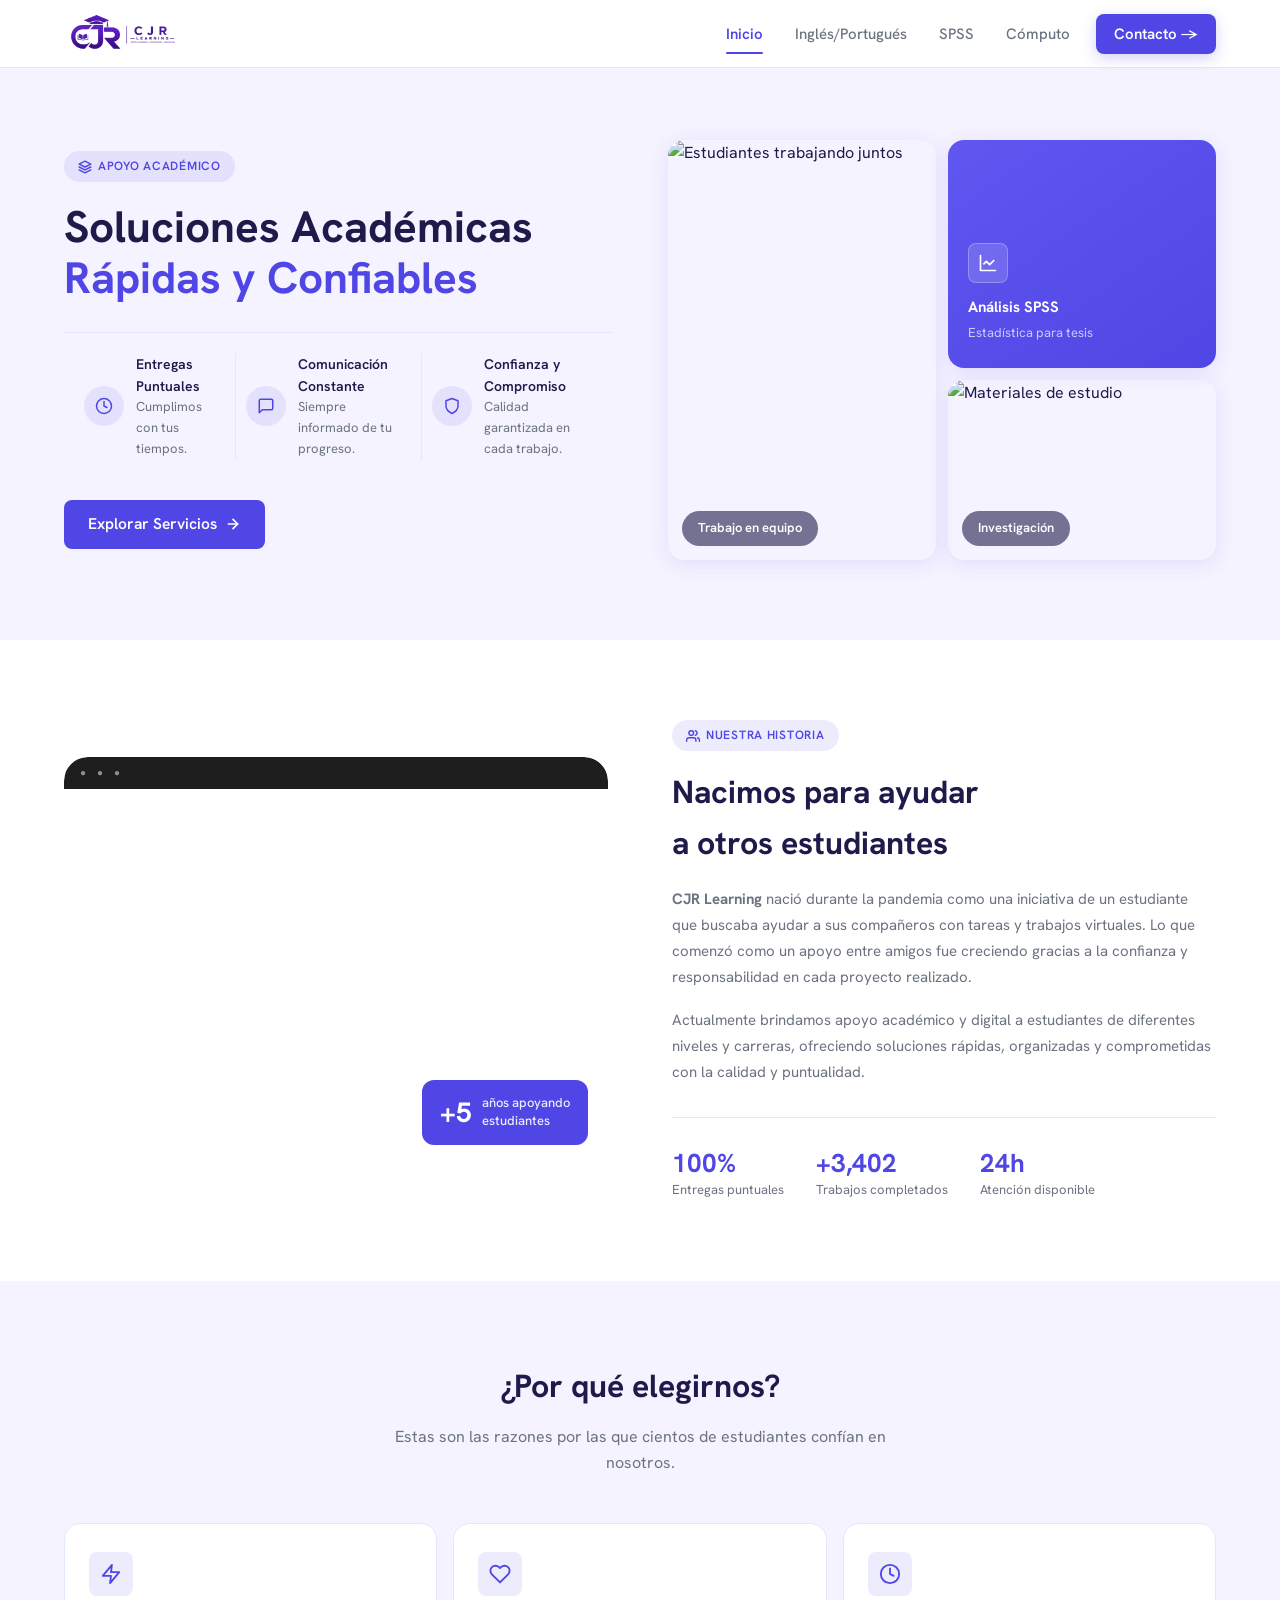
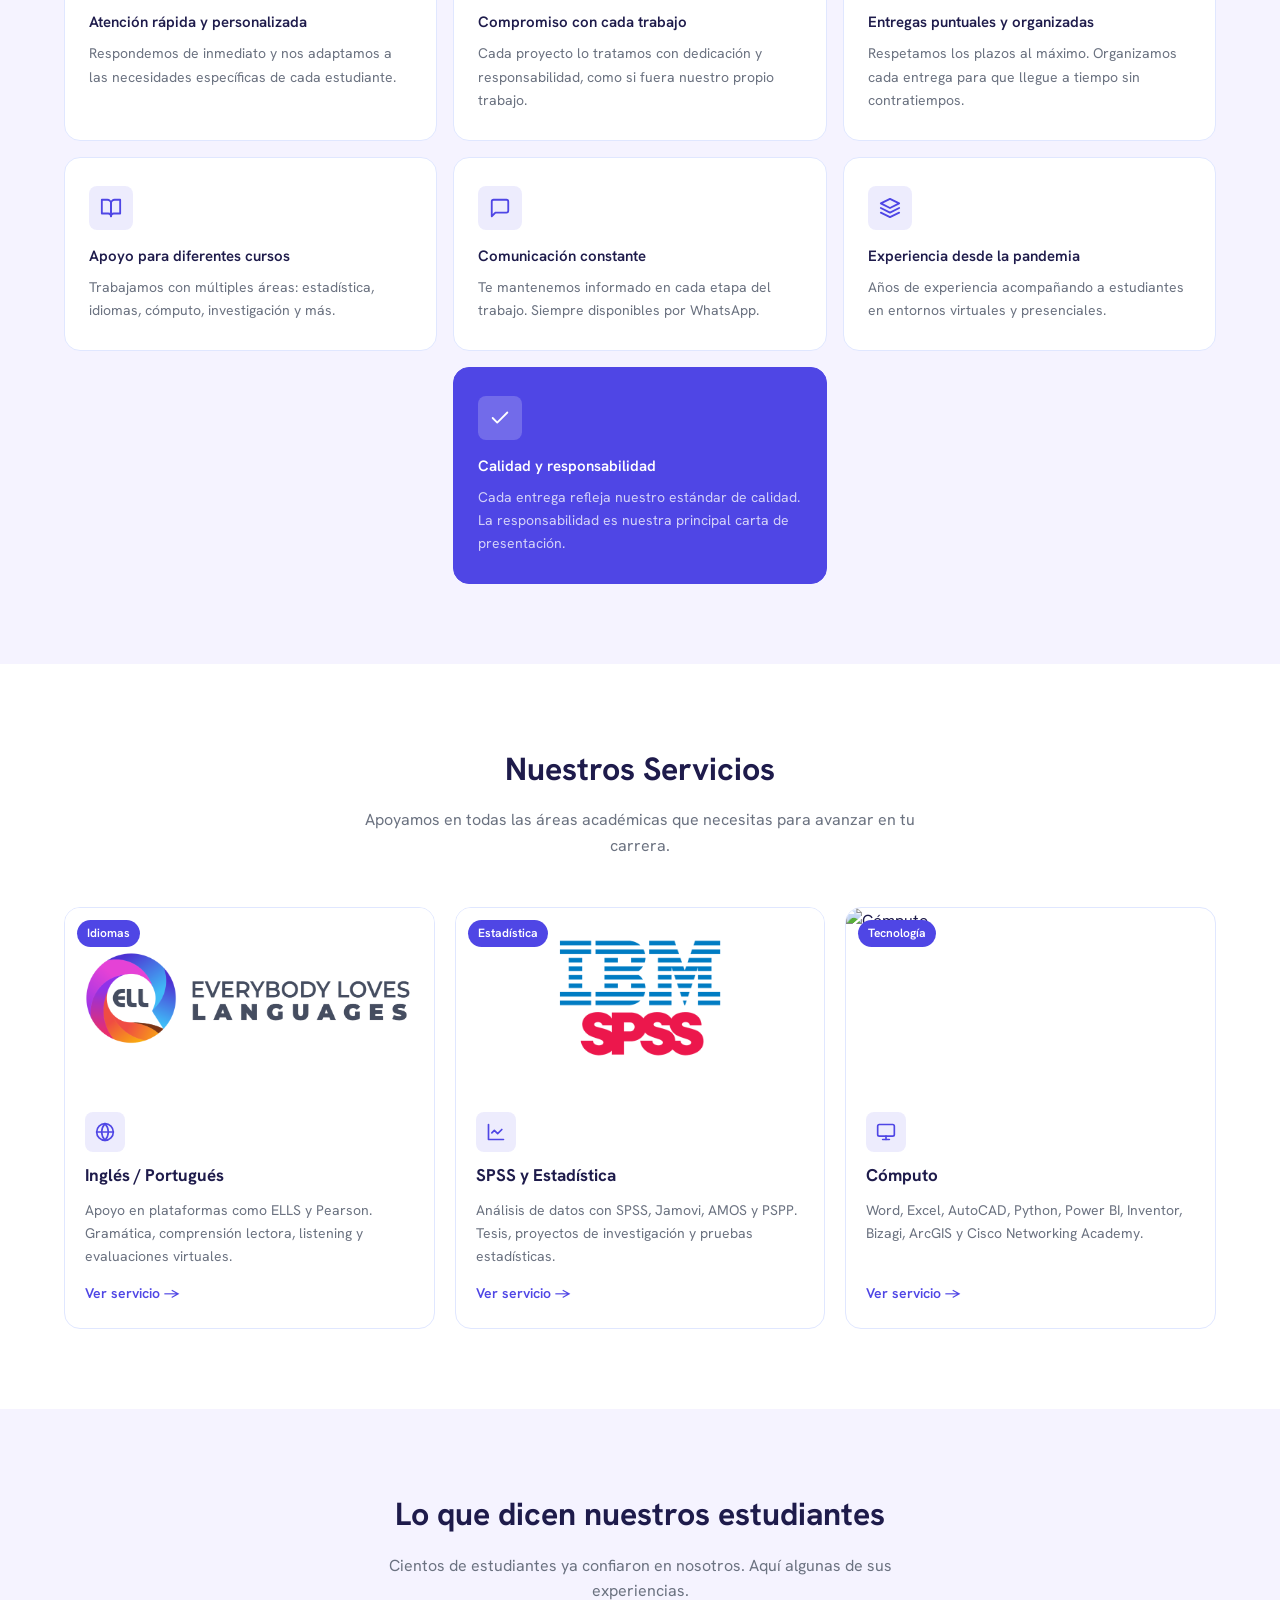
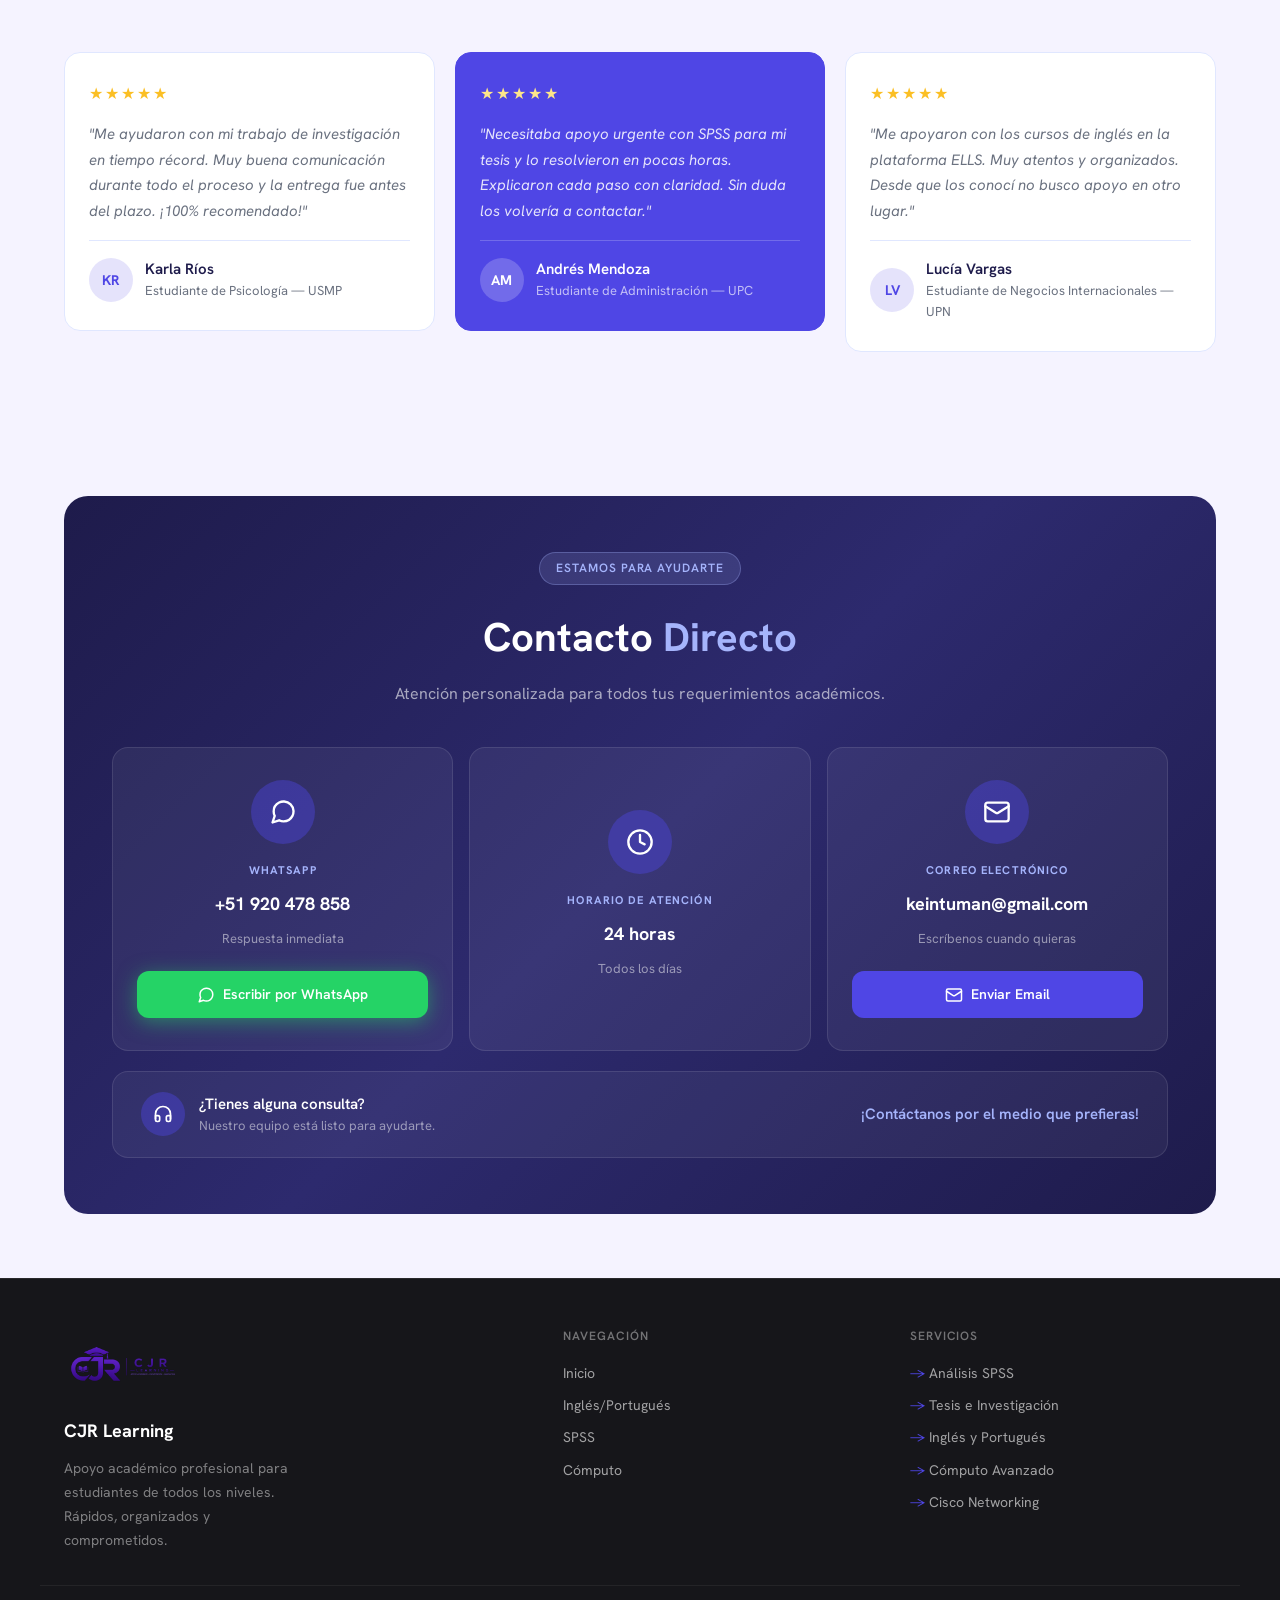
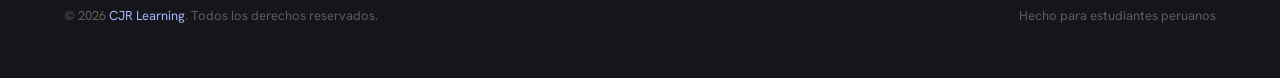
==== commit 8fb8cd58: "2da versión de CJR Learning" ====
--- a/index.html
+++ b/index.html
@@ -53,7 +53,7 @@
                             <path d="M2 17l10 5 10-5" />
                             <path d="M2 12l10 5 10-5" />
                         </svg>
-                        Apoyo académico desde la pandemia
+                        Apoyo académico 
                     </div>
 
                     <h1>
@@ -61,10 +61,56 @@
                         <span class="hero-highlight">Rápidas y Confiables</span>
                     </h1>
 
-                    <p class="hero-desc">
+                    <!-- <p class="hero-desc">
                         Apoyamos a estudiantes de diferentes niveles y carreras con tareas, trabajos e investigaciones.
                         Entregas puntuales, comunicación constante y compromiso con cada proyecto.
-                    </p>
+                    </p> -->
+
+                    <div class="hero-pills">
+                        <div class="hero-pill">
+                            <div class="hero-pill-icon">
+                                <!-- ícono reloj -->
+                                <svg xmlns="http://www.w3.org/2000/svg" width="18" height="18" viewBox="0 0 24 24"
+                                    fill="none" stroke="currentColor" stroke-width="2" stroke-linecap="round"
+                                    stroke-linejoin="round">
+                                    <circle cx="12" cy="12" r="10" />
+                                    <polyline points="12 6 12 12 16 14" />
+                                </svg>
+                            </div>
+                            <div>
+                                <p class="pill-title">Entregas Puntuales</p>
+                                <p class="pill-sub">Cumplimos con tus tiempos.</p>
+                            </div>
+                        </div>
+                        <div class="hero-pill">
+                            <div class="hero-pill-icon">
+                                <!-- ícono chat -->
+                                <svg xmlns="http://www.w3.org/2000/svg" width="18" height="18" viewBox="0 0 24 24"
+                                    fill="none" stroke="currentColor" stroke-width="2" stroke-linecap="round"
+                                    stroke-linejoin="round">
+                                    <path d="M21 15a2 2 0 0 1-2 2H7l-4 4V5a2 2 0 0 1 2-2h14a2 2 0 0 1 2 2z" />
+                                </svg>
+                            </div>
+                            <div>
+                                <p class="pill-title">Comunicación Constante</p>
+                                <p class="pill-sub">Siempre informado de tu progreso.</p>
+                            </div>
+                        </div>
+                        <div class="hero-pill">
+                            <div class="hero-pill-icon">
+                                <!-- ícono escudo -->
+                                <svg xmlns="http://www.w3.org/2000/svg" width="18" height="18" viewBox="0 0 24 24"
+                                    fill="none" stroke="currentColor" stroke-width="2" stroke-linecap="round"
+                                    stroke-linejoin="round">
+                                    <path d="M12 22s8-4 8-10V5l-8-3-8 3v7c0 6 8 10 8 10z" />
+                                </svg>
+                            </div>
+                            <div>
+                                <p class="pill-title">Confianza y Compromiso</p>
+                                <p class="pill-sub">Calidad garantizada en cada trabajo.</p>
+                            </div>
+                        </div>
+                    </div>
 
                     <div class="hero-actions">
                         <a href="#servicios" class="btn-primary">
@@ -78,51 +124,7 @@
                         </a>
                     </div>
 
-                    <div class="hero-pills">
-                        <div class="hero-pill">
-                            <div class="hero-pill-icon">
-                                <!-- ícono reloj -->
-                                <svg xmlns="http://www.w3.org/2000/svg" width="18" height="18" viewBox="0 0 24 24"
-                                    fill="none" stroke="currentColor" stroke-width="2" stroke-linecap="round"
-                                    stroke-linejoin="round">
-                                    <circle cx="12" cy="12" r="10" />
-                                    <polyline points="12 6 12 12 16 14" />
-                                </svg>
-                            </div>
-                            <div>
-                                <p class="pill-title">Entregas Puntuales</p>
-                                <p class="pill-sub">Cumplimos con tus tiempos.</p>
-                            </div>
-                        </div>
-                        <div class="hero-pill">
-                            <div class="hero-pill-icon">
-                                <!-- ícono chat -->
-                                <svg xmlns="http://www.w3.org/2000/svg" width="18" height="18" viewBox="0 0 24 24"
-                                    fill="none" stroke="currentColor" stroke-width="2" stroke-linecap="round"
-                                    stroke-linejoin="round">
-                                    <path d="M21 15a2 2 0 0 1-2 2H7l-4 4V5a2 2 0 0 1 2-2h14a2 2 0 0 1 2 2z" />
-                                </svg>
-                            </div>
-                            <div>
-                                <p class="pill-title">Comunicación Constante</p>
-                                <p class="pill-sub">Siempre informado de tu progreso.</p>
-                            </div>
-                        </div>
-                        <div class="hero-pill">
-                            <div class="hero-pill-icon">
-                                <!-- ícono escudo -->
-                                <svg xmlns="http://www.w3.org/2000/svg" width="18" height="18" viewBox="0 0 24 24"
-                                    fill="none" stroke="currentColor" stroke-width="2" stroke-linecap="round"
-                                    stroke-linejoin="round">
-                                    <path d="M12 22s8-4 8-10V5l-8-3-8 3v7c0 6 8 10 8 10z" />
-                                </svg>
-                            </div>
-                            <div>
-                                <p class="pill-title">Confianza y Compromiso</p>
-                                <p class="pill-sub">Calidad garantizada en cada trabajo.</p>
-                            </div>
-                        </div>
-                    </div>
+                    
                 </div>
 
                 <!-- Columna derecha - imagenes -->
@@ -548,9 +550,9 @@
                                 </svg>
                             </div>
                             <span class="contacto-label">Correo Electrónico</span>
-                            <p class="contacto-value">contacto@cjrlearning.com</p>
+                            <p class="contacto-value">keintuman@gmail.com</p>
                             <span class="contacto-sub">Escríbenos cuando quieras</span>
-                            <a href="mailto:contacto@cjrlearning.com" class="contacto-btn contacto-btn--blue">
+                            <a href="mailto:keintuman@gmail.com" class="contacto-btn contacto-btn--blue">
                                 <svg xmlns="http://www.w3.org/2000/svg" width="18" height="18" viewBox="0 0 24 24"
                                     fill="none" stroke="currentColor" stroke-width="2" stroke-linecap="round"
                                     stroke-linejoin="round">
--- a/assets/css/index.css
+++ b/assets/css/index.css
@@ -54,6 +54,7 @@
     align-items: center;
     gap: 14px;
     flex-wrap: wrap;
+    margin-top: 20px;
 }
 
 .hero-pills {
@@ -63,6 +64,7 @@
     margin-top: 28px;
     padding-top: 28px;
     border-top: 1px solid var(--color-border);
+    padding: 20px;
 }
 
 .hero-pill {
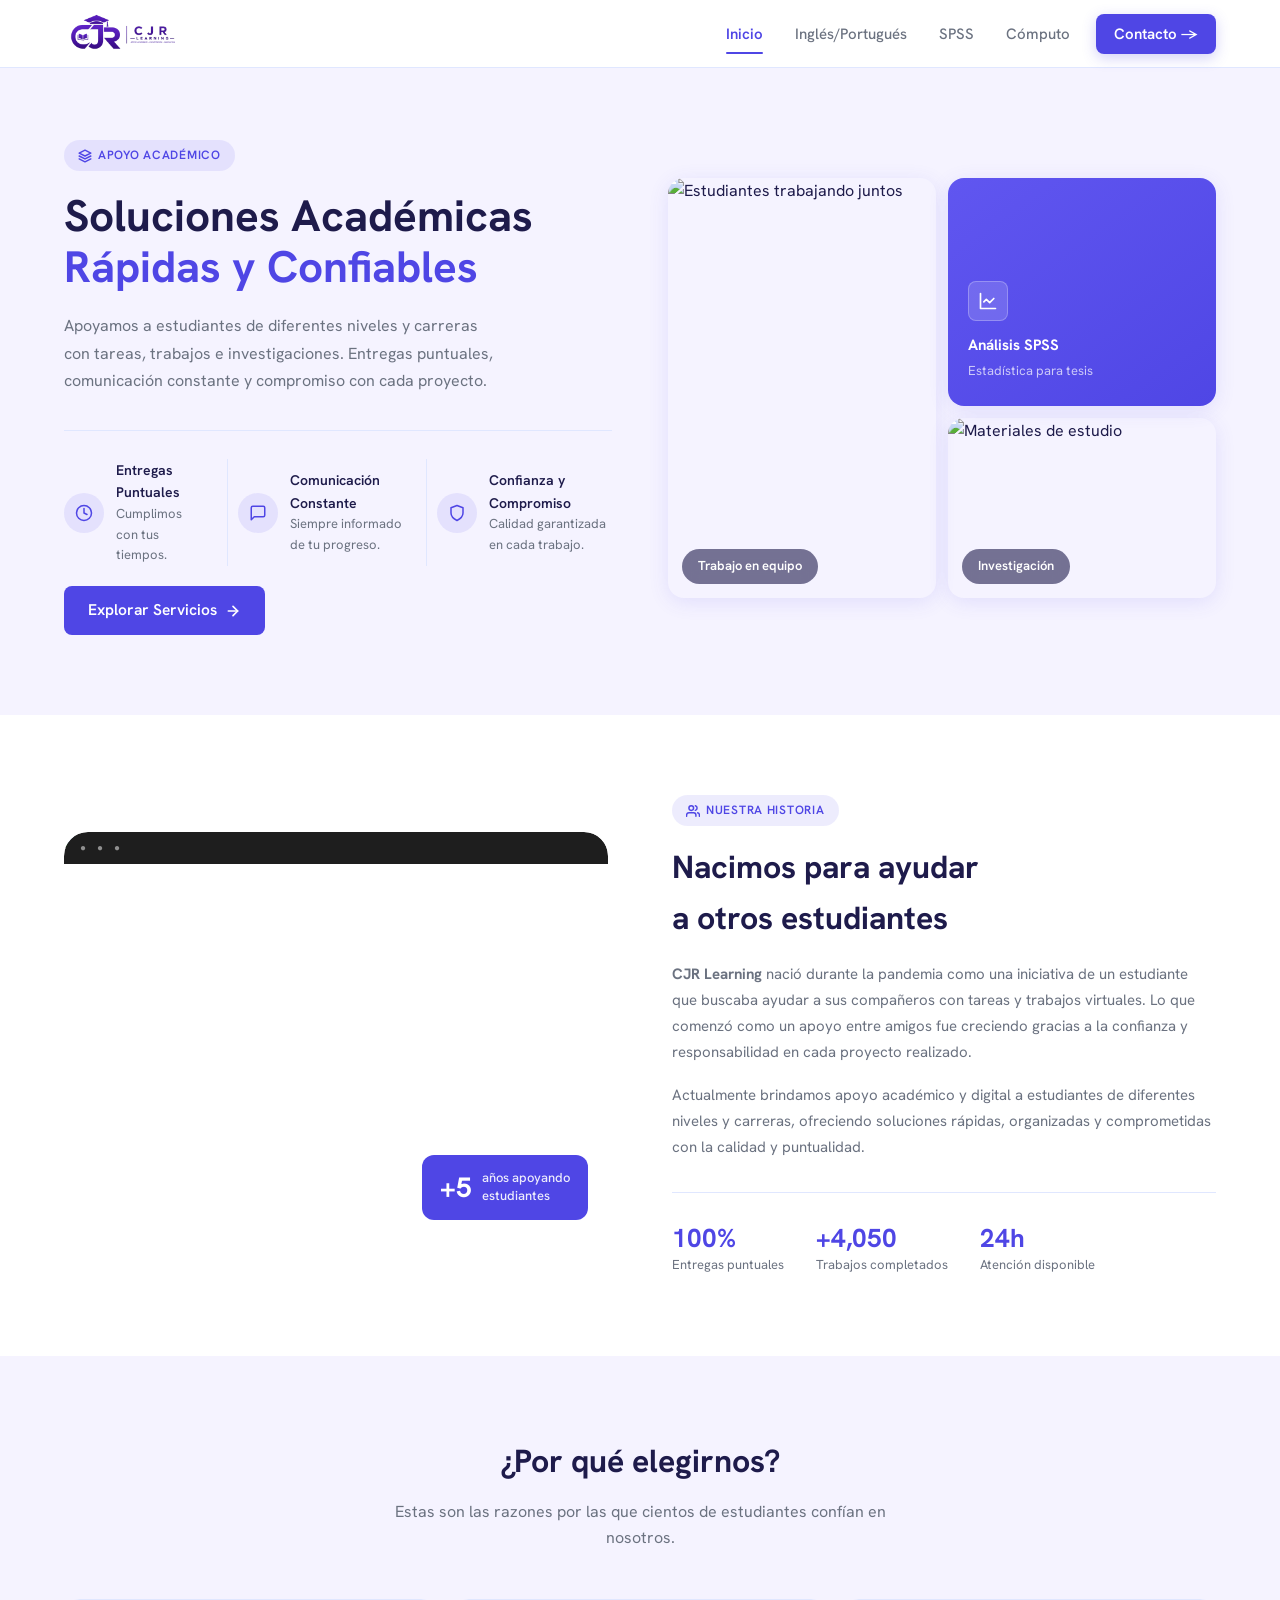
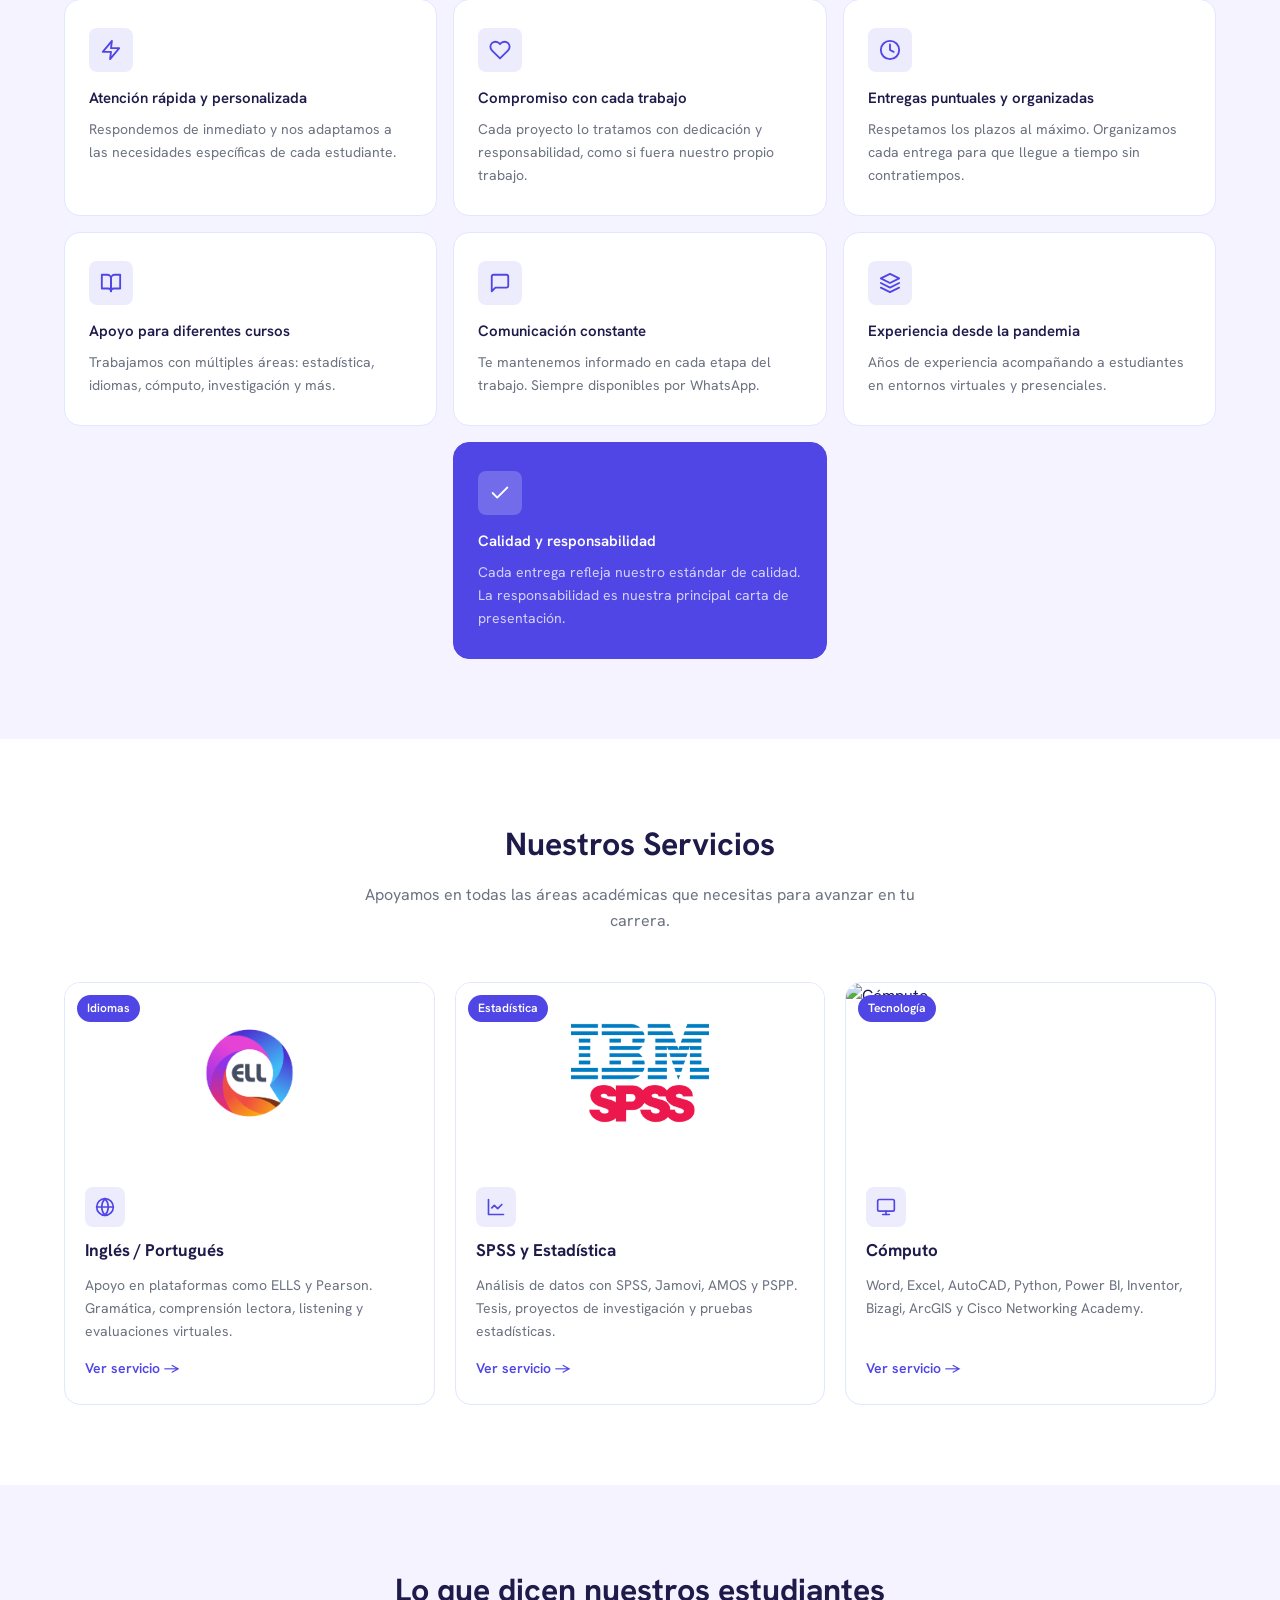
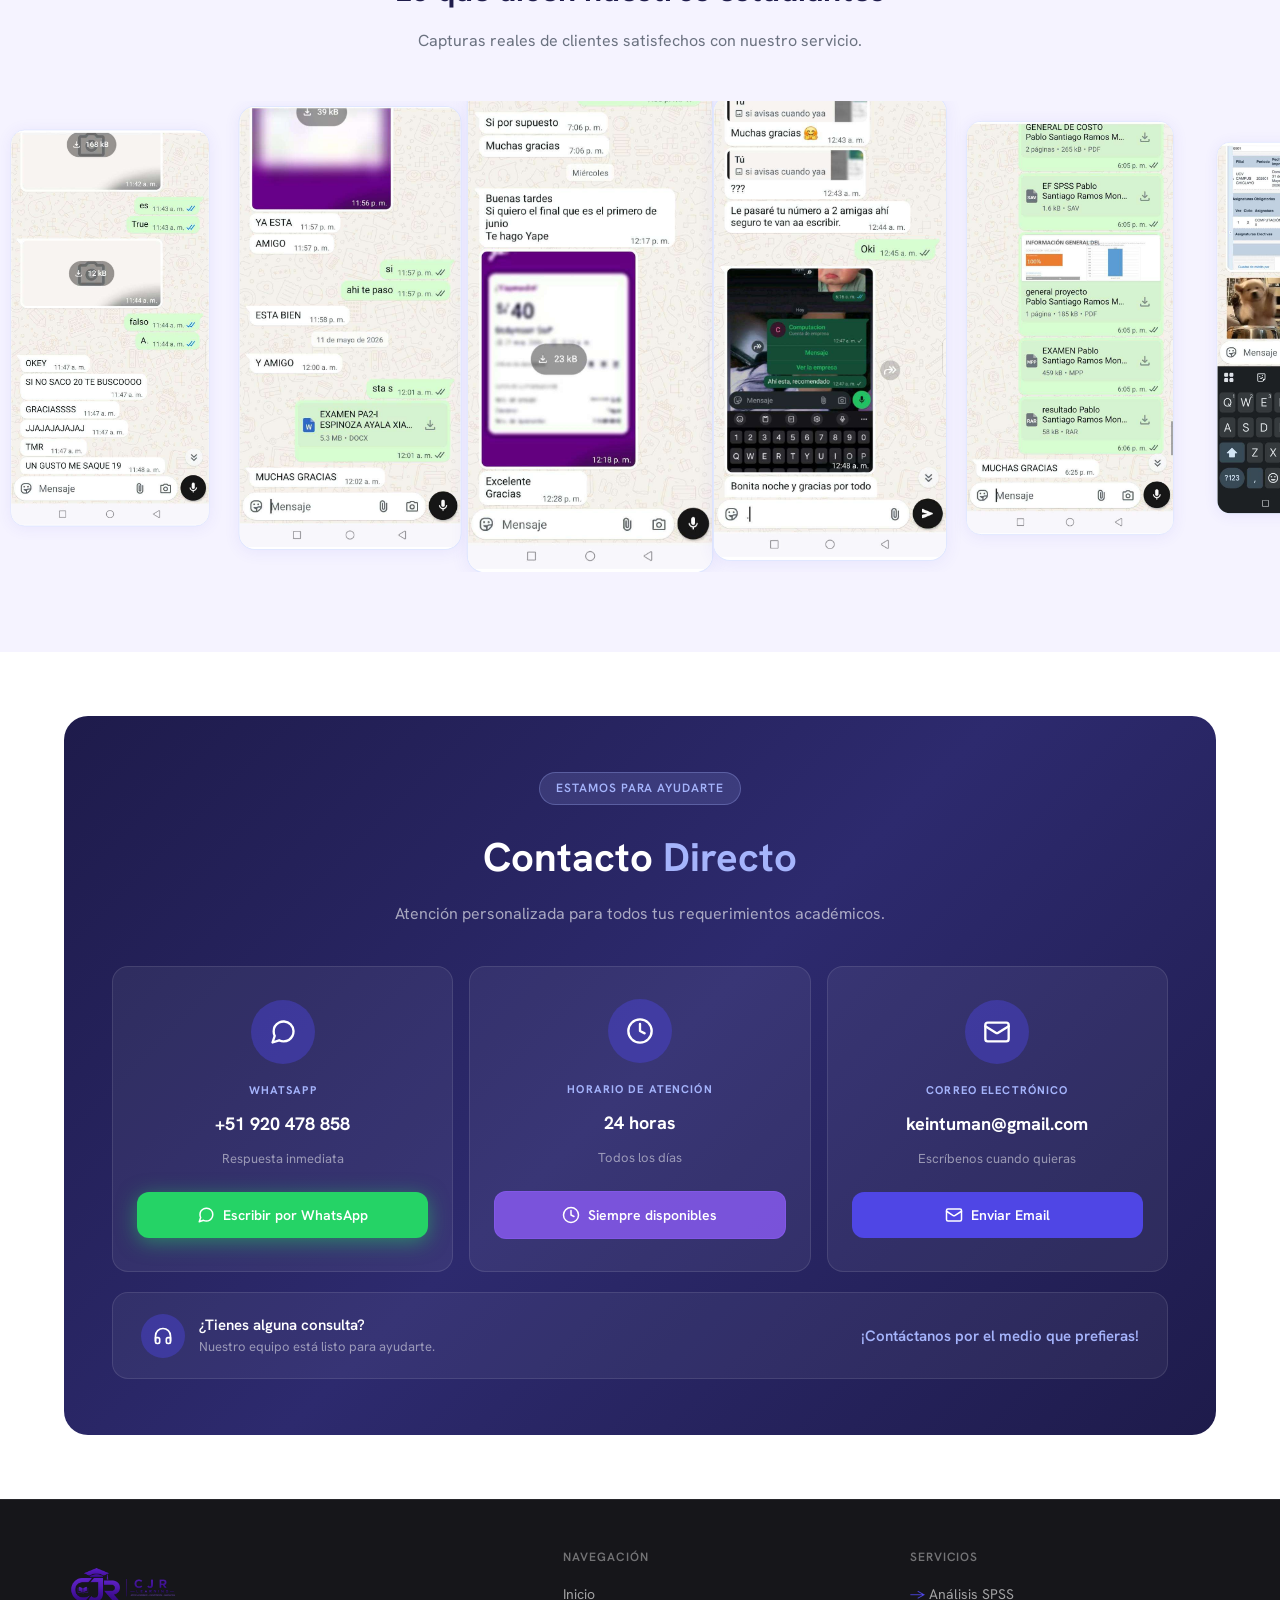
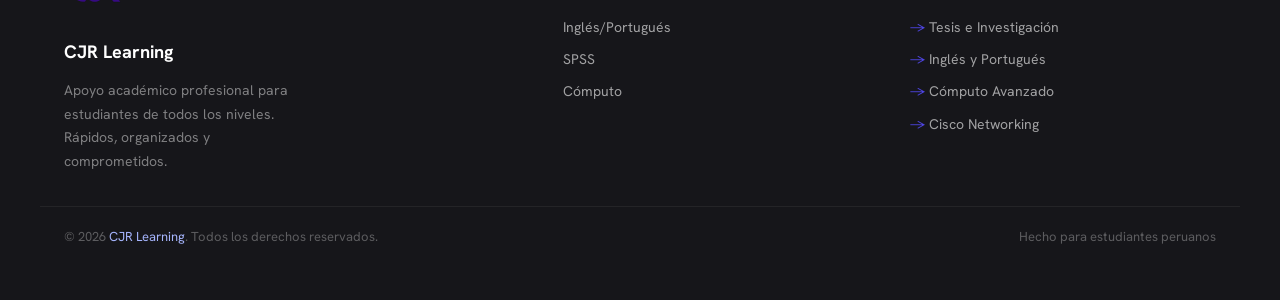
==== commit b29f8baa: "Ultima version de CJR-Learning" ====
--- a/index.html
+++ b/index.html
@@ -10,16 +10,15 @@
 </head>
 
 <body>
+
+    <!--  HEADER  -->
     <header class="site-header">
         <div class="header-inner">
-
             <div class="header-logo">
                 <a href="index.html">
                     <img src="assets/images/logos/CRJ_logo2.png" alt="CJR Learning">
                 </a>
             </div>
-
-
             <nav class="header-nav" id="mainNav">
                 <a href="index.html" class="active">Inicio</a>
                 <a href="ing_por.html">Inglés/Portugués</a>
@@ -27,24 +26,19 @@
                 <a href="computo.html">Cómputo</a>
                 <a href="index.html#contacto" class="nav-btn-contacto">Contacto →</a>
             </nav>
-
-            <!-- Hamburger -->
             <button class="hamburger" id="menuBtn" aria-label="Abrir menú">
-                <span></span>
-                <span></span>
-                <span></span>
+                <span></span><span></span><span></span>
             </button>
-
         </div>
     </header>
 
     <main>
 
-        <!-- Hero -->
+        <!--  HERO  -->
         <section class="hero">
             <div class="container hero-inner">
 
-                <!-- Columna izquierda - texto -->
+                <!-- Columna izquierda: texto -->
                 <div class="hero-text">
                     <div class="hero-badge">
                         <svg xmlns="http://www.w3.org/2000/svg" width="14" height="14" viewBox="0 0 24 24" fill="none"
@@ -53,7 +47,7 @@
                             <path d="M2 17l10 5 10-5" />
                             <path d="M2 12l10 5 10-5" />
                         </svg>
-                        Apoyo académico 
+                        Apoyo académico
                     </div>
 
                     <h1>
@@ -61,15 +55,14 @@
                         <span class="hero-highlight">Rápidas y Confiables</span>
                     </h1>
 
-                    <!-- <p class="hero-desc">
+                    <p class="hero-desc">
                         Apoyamos a estudiantes de diferentes niveles y carreras con tareas, trabajos e investigaciones.
                         Entregas puntuales, comunicación constante y compromiso con cada proyecto.
-                    </p> -->
+                    </p>
 
                     <div class="hero-pills">
                         <div class="hero-pill">
                             <div class="hero-pill-icon">
-                                <!-- ícono reloj -->
                                 <svg xmlns="http://www.w3.org/2000/svg" width="18" height="18" viewBox="0 0 24 24"
                                     fill="none" stroke="currentColor" stroke-width="2" stroke-linecap="round"
                                     stroke-linejoin="round">
@@ -82,9 +75,9 @@
                                 <p class="pill-sub">Cumplimos con tus tiempos.</p>
                             </div>
                         </div>
+
                         <div class="hero-pill">
                             <div class="hero-pill-icon">
-                                <!-- ícono chat -->
                                 <svg xmlns="http://www.w3.org/2000/svg" width="18" height="18" viewBox="0 0 24 24"
                                     fill="none" stroke="currentColor" stroke-width="2" stroke-linecap="round"
                                     stroke-linejoin="round">
@@ -96,9 +89,9 @@
                                 <p class="pill-sub">Siempre informado de tu progreso.</p>
                             </div>
                         </div>
+
                         <div class="hero-pill">
                             <div class="hero-pill-icon">
-                                <!-- ícono escudo -->
                                 <svg xmlns="http://www.w3.org/2000/svg" width="18" height="18" viewBox="0 0 24 24"
                                     fill="none" stroke="currentColor" stroke-width="2" stroke-linecap="round"
                                     stroke-linejoin="round">
@@ -122,12 +115,11 @@
                                 <path d="m12 5 7 7-7 7" />
                             </svg>
                         </a>
-                    </div>
-
-                    
-                </div>
-
-                <!-- Columna derecha - imagenes -->
+                        <!-- <a href="https://wa.me/51920478858" target="_blank" class="btn-outline">Contactar Asesor</a> -->
+                    </div>
+                </div>
+
+                <!-- Columna derecha: imágenes -->
                 <div class="hero-media">
 
                     <!-- Foto principal -->
@@ -165,7 +157,7 @@
             </div>
         </section>
 
-        <!-- Nosotros -->
+        <!--  NOSOTROS  -->
         <section class="nosotros section" id="nosotros">
             <div class="container nosotros-inner">
 
@@ -230,7 +222,7 @@
             </div>
         </section>
 
-        <!-- Por que elegirnos -->
+        <!--  POR QUÉ ELEGIRNOS  -->
         <section class="porque section" id="porque">
             <div class="container">
                 <h2 class="section-title">¿Por qué elegirnos?</h2>
@@ -336,7 +328,7 @@
             </div>
         </section>
 
-        <!-- Servicios -->
+        <!--  SERVICIOS  -->
         <section class="servicios section" id="servicios">
             <div class="container">
                 <h2 class="section-title">Nuestros Servicios</h2>
@@ -347,7 +339,7 @@
 
                     <a href="ing_por.html" class="servicio-card">
                         <div class="servicio-img">
-                            <img src="assets/images/logos/ELLS_2.png" alt="Inglés y Portugués">
+                            <img src="assets/images/logos/ELLS.png" alt="Inglés y Portugués">
                             <div class="servicio-tag">Idiomas</div>
                         </div>
                         <div class="servicio-body">
@@ -391,7 +383,7 @@
 
                     <a href="computo.html" class="servicio-card">
                         <div class="servicio-img">
-                            <img src="https://images.unsplash.com/photo-1587620962725-abab7fe55159?w=500&q=80"
+                            <img src="https://images.unsplash.com/photo-1517694712202-14dd9538aa97?w=500&q=80"
                                 alt="Cómputo">
                             <div class="servicio-tag">Tecnología</div>
                         </div>
@@ -416,71 +408,33 @@
             </div>
         </section>
 
-        <!-- Testimonios -->
+        <!--  TESTIMONIOS  -->
         <section class="testimonios section" id="testimonios">
             <div class="container">
                 <h2 class="section-title">Lo que dicen nuestros estudiantes</h2>
-                <p class="section-subtitle">Cientos de estudiantes ya confiaron en nosotros. Aquí algunas de sus
-                    experiencias.</p>
-
-                <div class="testimonios-grid">
-
-                    <div class="testimonio-card">
-                        <div class="testimonio-stars">★★★★★</div>
-                        <p class="testimonio-texto">
-                            "Me ayudaron con mi trabajo de investigación en tiempo récord. Muy buena comunicación
-                            durante todo el proceso y la entrega fue antes del plazo. ¡100% recomendado!"
-                        </p>
-                        <div class="testimonio-autor">
-                            <!-- TODO: Reemplazar con foto real -->
-                            <div class="testimonio-avatar"
-                                style="background: rgba(79,70,229,0.15); color: var(--color-primary);">KR</div>
-                            <div>
-                                <p class="autor-nombre">Karla Ríos</p>
-                                <p class="autor-carrera">Estudiante de Psicología — USMP</p>
-                            </div>
-                        </div>
-                    </div>
-
-                    <div class="testimonio-card testimonio-card--featured">
-                        <div class="testimonio-stars">★★★★★</div>
-                        <p class="testimonio-texto">
-                            "Necesitaba apoyo urgente con SPSS para mi tesis y lo resolvieron en pocas horas. Explicaron
-                            cada paso con claridad. Sin duda los volvería a contactar."
-                        </p>
-                        <div class="testimonio-autor">
-                            <!-- TODO: Reemplazar con foto real -->
-                            <div class="testimonio-avatar" style="background: rgba(255,255,255,0.2); color: #fff;">AM
-                            </div>
-                            <div>
-                                <p class="autor-nombre">Andrés Mendoza</p>
-                                <p class="autor-carrera">Estudiante de Administración — UPC</p>
-                            </div>
-                        </div>
-                    </div>
-
-                    <div class="testimonio-card">
-                        <div class="testimonio-stars">★★★★★</div>
-                        <p class="testimonio-texto">
-                            "Me apoyaron con los cursos de inglés en la plataforma ELLS. Muy atentos y organizados.
-                            Desde que los conocí no busco apoyo en otro lugar."
-                        </p>
-                        <div class="testimonio-autor">
-                            <!-- TODO: Reemplazar con foto real -->
-                            <div class="testimonio-avatar"
-                                style="background: rgba(79,70,229,0.15); color: var(--color-primary);">LV</div>
-                            <div>
-                                <p class="autor-nombre">Lucía Vargas</p>
-                                <p class="autor-carrera">Estudiante de Negocios Internacionales — UPN</p>
-                            </div>
-                        </div>
-                    </div>
-
+                <p class="section-subtitle">Capturas reales de clientes satisfechos con nuestro servicio.</p>
+            </div>
+
+            <div class="testimonios-track-wrap">
+                <div class="testimonios-track">
+                    <div class="testimonio-slide"><img src="assets/images/reseñas/reseña1.jpg" alt="Reseña 1"></div>
+                    <div class="testimonio-slide"><img src="assets/images/reseñas/reseña2.jpg" alt="Reseña 2"></div>
+                    <div class="testimonio-slide"><img src="assets/images/reseñas/reseña3.jpg" alt="Reseña 3"></div>
+                    <div class="testimonio-slide"><img src="assets/images/reseñas/reseña4.jpg" alt="Reseña 4"></div>
+                    <div class="testimonio-slide"><img src="assets/images/reseñas/reseña5.jpg" alt="Reseña 5"></div>
+                    <div class="testimonio-slide"><img src="assets/images/reseñas/reseña6.jpg" alt="Reseña 6"></div>
+                    <!-- Duplicadas para el loop infinito -->
+                    <div class="testimonio-slide"><img src="assets/images/reseñas/reseña1.jpg" alt="Reseña 1"></div>
+                    <div class="testimonio-slide"><img src="assets/images/reseñas/reseña2.jpg" alt="Reseña 2"></div>
+                    <div class="testimonio-slide"><img src="assets/images/reseñas/reseña3.jpg" alt="Reseña 3"></div>
+                    <div class="testimonio-slide"><img src="assets/images/reseñas/reseña4.jpg" alt="Reseña 4"></div>
+                    <div class="testimonio-slide"><img src="assets/images/reseñas/reseña5.jpg" alt="Reseña 5"></div>
+                    <div class="testimonio-slide"><img src="assets/images/reseñas/reseña6.jpg" alt="Reseña 6"></div>
                 </div>
             </div>
         </section>
 
-        <!-- Contacto -->
+        <!--  CONTACTO  -->
         <section class="contacto-section" id="contacto">
             <div class="container">
                 <div class="contacto-card">
@@ -527,7 +481,7 @@
                             <span class="contacto-label">Horario de Atención</span>
                             <p class="contacto-value">24 horas</p>
                             <span class="contacto-sub">Todos los días</span>
-                            <!-- <a href="https://wa.me/51920478858" target="_blank"
+                            <a href="https://wa.me/51920478858" target="_blank"
                                 class="contacto-btn contacto-btn--purple">
                                 <svg xmlns="http://www.w3.org/2000/svg" width="18" height="18" viewBox="0 0 24 24"
                                     fill="none" stroke="currentColor" stroke-width="2" stroke-linecap="round"
@@ -535,10 +489,9 @@
                                     <circle cx="12" cy="12" r="10" />
                                     <polyline points="12 6 12 12 16 14" />
                                 </svg>
-                                Siempre disponibles 
-                            </a> -->
-                        </div>
-
+                                Siempre disponibles
+                            </a>
+                        </div>
 
                         <div class="contacto-item">
                             <div class="contacto-icon">
@@ -550,7 +503,8 @@
                                 </svg>
                             </div>
                             <span class="contacto-label">Correo Electrónico</span>
-                            <p class="contacto-value">keintuman@gmail.com</p>
+                            <a href="mailto:keintuman@gmail.com"
+                                class="contacto-value">keintuman@gmail.com</a>
                             <span class="contacto-sub">Escríbenos cuando quieras</span>
                             <a href="mailto:keintuman@gmail.com" class="contacto-btn contacto-btn--blue">
                                 <svg xmlns="http://www.w3.org/2000/svg" width="18" height="18" viewBox="0 0 24 24"
@@ -562,8 +516,6 @@
                                 Enviar Email
                             </a>
                         </div>
-
-
 
                     </div>
 
@@ -574,8 +526,8 @@
                                     fill="none" stroke="currentColor" stroke-width="2" stroke-linecap="round"
                                     stroke-linejoin="round">
                                     <path d="M3 18v-6a9 9 0 0 1 18 0v6" />
-                                    <path
-                                        d="M21 19a2 2 0 0 1-2 2h-1a2 2 0 0 1-2-2v-3a2 2 0 0 1 2-2h3zM3 19a2 2 0 0 0 2 2h1a2 2 0 0 0 2-2v-3a2 2 0 0 0-2-2H3z" />
+                                    <path d="M21 19a2 2 0 0 1-2 2h-1a2 2 0 0 1-2-2v-3a2 2 0 0 1 2-2h3z" />
+                                    <path d="M3 19a2 2 0 0 0 2 2h1a2 2 0 0 0 2-2v-3a2 2 0 0 0-2-2H3z" />
                                 </svg>
                             </div>
                             <div>
@@ -589,22 +541,19 @@
                 </div>
             </div>
         </section>
+
     </main>
 
     <!--  FOOTER  -->
-    <footer>
+    <footer class="site-footer">
         <div class="footer-bar">
             <div class="footer-bar-inner">
-
-                <!-- Marca -->
                 <div class="footer-brand-col">
-                    <img src="assets/images/logos/CRJ_logo2.png" alt="CJR Learning ">
+                    <img src="assets/images/logos/CRJ_logo2.png" alt="CJR Learning">
                     <span class="footer-brand">CJR Learning</span>
-                    <p class="footer-brand-desc">Apoyo académico profesional para estudiantes de todos los niveles. Rápidos,
-                        organizados y comprometidos.</p>
-                </div>
-
-                <!-- Navegación -->
+                    <p class="footer-brand-desc">Apoyo académico profesional para estudiantes de todos los niveles.
+                        Rápidos, organizados y comprometidos.</p>
+                </div>
                 <div class="footer-nav-col">
                     <h4>Navegación</h4>
                     <div class="footer-links">
@@ -614,8 +563,6 @@
                         <a href="computo.html">Cómputo</a>
                     </div>
                 </div>
-
-                <!-- Servicios -->
                 <div class="footer-services-col">
                     <h4>Servicios</h4>
                     <div class="footer-links">
@@ -626,9 +573,7 @@
                         <a href="computo.html">Cisco Networking</a>
                     </div>
                 </div>
-
-            </div>
-
+            </div>
             <div class="footer-bottom">
                 <span class="footer-copy">© 2026 <span>CJR Learning</span>. Todos los derechos reservados.</span>
                 <span class="footer-copy">Hecho para estudiantes peruanos</span>
@@ -636,12 +581,12 @@
         </div>
     </footer>
 
-    <script src="assets/js/index.js"></script>
     <script>
         const menuBtn = document.getElementById('menuBtn');
         const mainNav = document.getElementById('mainNav');
         if (menuBtn) menuBtn.addEventListener('click', () => mainNav.classList.toggle('open'));
     </script>
+    <script src="assets/js/index.js"></script>
 
 </body>
 
--- a/assets/css/global.css
+++ b/assets/css/global.css
@@ -277,6 +277,7 @@
     color: rgba(255, 255, 255, 0.45);
     line-height: 1.7;
     max-width: 240px;
+    text-align: left;
 }
 
 /* Columna 2: navegación */
@@ -343,47 +344,83 @@
 
 /* Responsive */
 @media (max-width: 768px) {
-    .header-nav {
-        display: none;
-        position: absolute;
-        top: var(--nav-height);
-        left: 0;
-        right: 0;
-        background: var(--color-white);
+
+    .header-nav { 
+        display: none; 
+        position: absolute; 
+        top: var(--nav-height); 
+        left: 0; 
+        right: 0; 
+        background: var(--color-white); 
+        flex-direction: column; 
+        align-items: stretch; 
+        padding: 12px 16px 20px; 
+        border-bottom: 1px solid var(--color-border); gap: 2px; } 
+
+    .header-nav.open { 
+        display: flex; 
+    } 
+    .header-nav a.active::after { 
+        display: none; 
+    } 
+    .hamburger { 
+        display: flex; 
+    } 
+    .contact-grid { 
+        grid-template-columns: 1fr; 
+    }
+
+    .footer-bar-inner {
+        display: flex;
         flex-direction: column;
-        align-items: stretch;
-        padding: 12px 16px 20px;
-        border-bottom: 1px solid var(--color-border);
-        gap: 2px;
-    }
-
-    .header-nav.open {
+        align-items: center;
+        text-align: center;
+        gap: 2.5rem;
+    }
+
+    .footer-brand-col,
+    .footer-nav-col,
+    .footer-services-col {
+        width: 100%;
+        max-width: 320px;
+    }
+
+    .footer-brand-col img {
+        width: 140px;
+        margin: 0 auto 1rem;
+        display: block;
+    }
+
+    .footer-brand {
+        display: block;
+        font-size: 1.8rem;
+        font-weight: 700;
+        margin-bottom: 1rem;
+    }
+
+    .footer-brand-desc {
+        max-width: 280px;
+        margin: 0 auto;
+        line-height: 1.8;
+    }
+
+    .footer-nav-col h4,
+    .footer-services-col h4 {
+        margin-bottom: 1rem;
+    }
+
+    .footer-links {
         display: flex;
-    }
-
-    .header-nav a.active::after {
-        display: none;
-    }
-
-    .hamburger {
+        flex-direction: column;
+        gap: 0.9rem;
+        align-items: center;
+    }
+
+    .footer-bottom {
         display: flex;
-    }
-
-    .contact-grid {
-        grid-template-columns: 1fr;
-    }
-
-    .footer-bar-inner {
         flex-direction: column;
+        gap: .5rem;
         text-align: center;
-    }
-
-    .footer-links {
-        flex-wrap: wrap;
-        justify-content: center;
-    }
-
-    .section-title {
-        font-size: 1.6rem;
+        margin-top: 2rem;
     }
 }
--- a/assets/css/index.css
+++ b/assets/css/index.css
@@ -1,5 +1,6 @@
 
-/* Hero */
+
+/*  HERO  */
 .hero {
     padding: 72px 0 80px;
     background: var(--color-tertiary);
@@ -64,7 +65,6 @@
     margin-top: 28px;
     padding-top: 28px;
     border-top: 1px solid var(--color-border);
-    padding: 20px;
 }
 
 .hero-pill {
@@ -145,7 +145,6 @@
     border-radius: 999px;
 }
 
-/* Tarjetas pequeñas */
 .hero-cards {
     grid-column: 2;
     grid-row: 1 / 3;
@@ -206,7 +205,7 @@
     transform: scale(1.02);
 }
 
-/*  Nosotros  */
+/*  NOSOTROS  */
 .nosotros {
     background: var(--color-white);
 }
@@ -313,7 +312,7 @@
     color: var(--color-text-muted);
 }
 
-/*  Por que elegirnos  */
+/*  POR QUÉ ELEGIRNOS  */
 .porque {
     background: var(--color-tertiary);
 }
@@ -380,7 +379,7 @@
     color: #fff;
 }
 
-/*  Servicios  */
+/*  SERVICIOS  */
 .servicios {
     background: var(--color-white);
 }
@@ -423,7 +422,7 @@
 .servicio-card:nth-child(1) .servicio-img img,
 .servicio-card:nth-child(2) .servicio-img img {
     object-fit: contain;
-    padding: 20px;
+    padding: 30px;
     background: #fff;
 }
 
@@ -482,108 +481,69 @@
     margin-top: 4px;
 }
 
-/*  Testimonios  */
+/*  TESTIMONIOS  */
 .testimonios {
     background: var(--color-tertiary);
-}
-
-.testimonios-grid {
-    display: grid;
-    grid-template-columns: repeat(3, 1fr);
+    overflow: hidden;
+}
+
+.testimonios-track-wrap {
+    overflow: hidden;
+    margin-top: 48px;
+    padding: 8px 0 24px;
+    perspective: 1000px;
+}
+
+.testimonios-track {
+    display: flex;
     gap: 20px;
-    align-items: start;
-}
-
-.testimonio-card {
+    width: max-content;
+    animation: scrollLoop 30s linear infinite;
+}
+
+.testimonios-track:hover {
+    animation-play-state: paused;
+}
+
+@keyframes scrollLoop {
+    0% { transform: translateX(0); }
+    100% { transform: translateX(-50%); }
+}
+
+.testimonio-slide {
+    flex-shrink: 0;
+    width: 220px;
+    border-radius: var(--radius-lg);
+    overflow: hidden;
+    border: 1px solid var(--color-border);
+    box-shadow: var(--shadow-card);
     background: var(--color-white);
-    border: 1px solid var(--color-border);
-    border-radius: var(--radius-lg);
-    padding: 28px 24px;
-    display: flex;
-    flex-direction: column;
-    gap: 16px;
-    transition: box-shadow 0.2s, transform 0.2s;
-}
-
-.testimonio-card:hover {
-    box-shadow: var(--shadow-card);
-    transform: translateY(-3px);
-}
-
-.testimonio-card--featured {
-    background: var(--color-primary);
-    border-color: var(--color-primary);
-}
-
-.testimonio-stars {
-    font-size: 1rem;
-    color: #FBBF24;
-    letter-spacing: 2px;
-}
-
-.testimonio-card--featured .testimonio-stars {
-    color: #FDE68A;
-}
-
-.testimonio-texto {
-    font-size: 0.9375rem;
-    color: var(--color-text-muted);
-    line-height: 1.7;
-    flex: 1;
-    font-style: italic;
-}
-
-.testimonio-card--featured .testimonio-texto {
-    color: rgba(255, 255, 255, 0.85);
-}
-
-.testimonio-autor {
-    display: flex;
-    align-items: center;
-    gap: 12px;
-    padding-top: 16px;
-    border-top: 1px solid var(--color-border);
-}
-
-.testimonio-card--featured .testimonio-autor {
-    border-top-color: rgba(255, 255, 255, 0.2);
-}
-
-.testimonio-avatar {
-    width: 44px;
-    height: 44px;
-    border-radius: 50%;
-    display: flex;
-    align-items: center;
-    justify-content: center;
-    font-size: 0.875rem;
-    font-weight: 700;
-    flex-shrink: 0;
-}
-
-.autor-nombre {
-    font-size: 0.9375rem;
-    font-weight: 600;
-    color: var(--color-neutral);
-}
-
-.testimonio-card--featured .autor-nombre {
-    color: #fff;
-}
-
-.autor-carrera {
-    font-size: 0.8125rem;
-    color: var(--color-text-muted);
-}
-
-.testimonio-card--featured .autor-carrera {
-    color: rgba(255, 255, 255, 0.65);
-}
-
-/*  Contacto  */
+    transition: transform 0.4s ease, box-shadow 0.4s ease;
+}
+
+.testimonio-slide:hover {
+    transform: translateY(-4px);
+    box-shadow: 0 8px 32px rgba(79, 70, 229, 0.12);
+}
+
+.testimonio-slide img {
+    width: 100%;
+    height: auto;
+    display: block;
+}
+
+
+
+@media (max-width: 560px) {
+    .testimonio-slide {
+        width: 180px;
+    }
+}
+
+/*  CONTACTO  */
 .contacto-section {
     padding: 64px 0;
-    background: var(--color-tertiary);
+    background: var(--color-white);
 }
 
 .contacto-card {
@@ -771,9 +731,40 @@
     color: var(--color-secondary);
 }
 
-@media (max-width: 768px) {
-    .contacto-card {
-        padding: 36px 20px;
+/*  RESPONSIVE  */
+@media (max-width: 900px) {
+    .hero-inner {
+        grid-template-columns: 1fr;
+        gap: 40px;
+    }
+
+    .hero-text h1 {
+        font-size: 2rem;
+    }
+
+    .hero-media {
+        height: 320px;
+    }
+
+    .nosotros-inner {
+        grid-template-columns: 1fr;
+        gap: 36px;
+    }
+
+    .porque-grid {
+        grid-template-columns: repeat(2, 1fr);
+    }
+
+    .porque-card--highlight {
+        grid-column: auto;
+    }
+
+    .servicios-grid {
+        grid-template-columns: repeat(2, 1fr);
+    }
+
+    .testimonios-grid {
+        grid-template-columns: repeat(2, 1fr);
     }
 
     .contacto-grid {
@@ -790,44 +781,19 @@
     .contacto-bottom-sub {
         text-align: center;
     }
-}
-
-/*  Responsive  */
-@media (max-width: 900px) {
-    .hero-inner {
-        grid-template-columns: 1fr;
-        gap: 40px;
-    }
-
-    .hero-text h1 {
-        font-size: 2rem;
-    }
-
-    .hero-media {
-        height: 320px;
-    }
-
-    .nosotros-inner {
-        grid-template-columns: 1fr;
-        gap: 36px;
-    }
-
-    .porque-grid {
-        grid-template-columns: repeat(2, 1fr);
-    }
-
-    .servicios-grid {
-        grid-template-columns: repeat(2, 1fr);
-    }
-
-    .testimonios-grid {
-        grid-template-columns: repeat(2, 1fr);
+
+    .contacto-card {
+        padding: 36px 20px;
     }
 }
 
 @media (max-width: 560px) {
     .porque-grid {
         grid-template-columns: 1fr;
+    }
+
+    .porque-card--highlight {
+        grid-column: auto;
     }
 
     .servicios-grid {
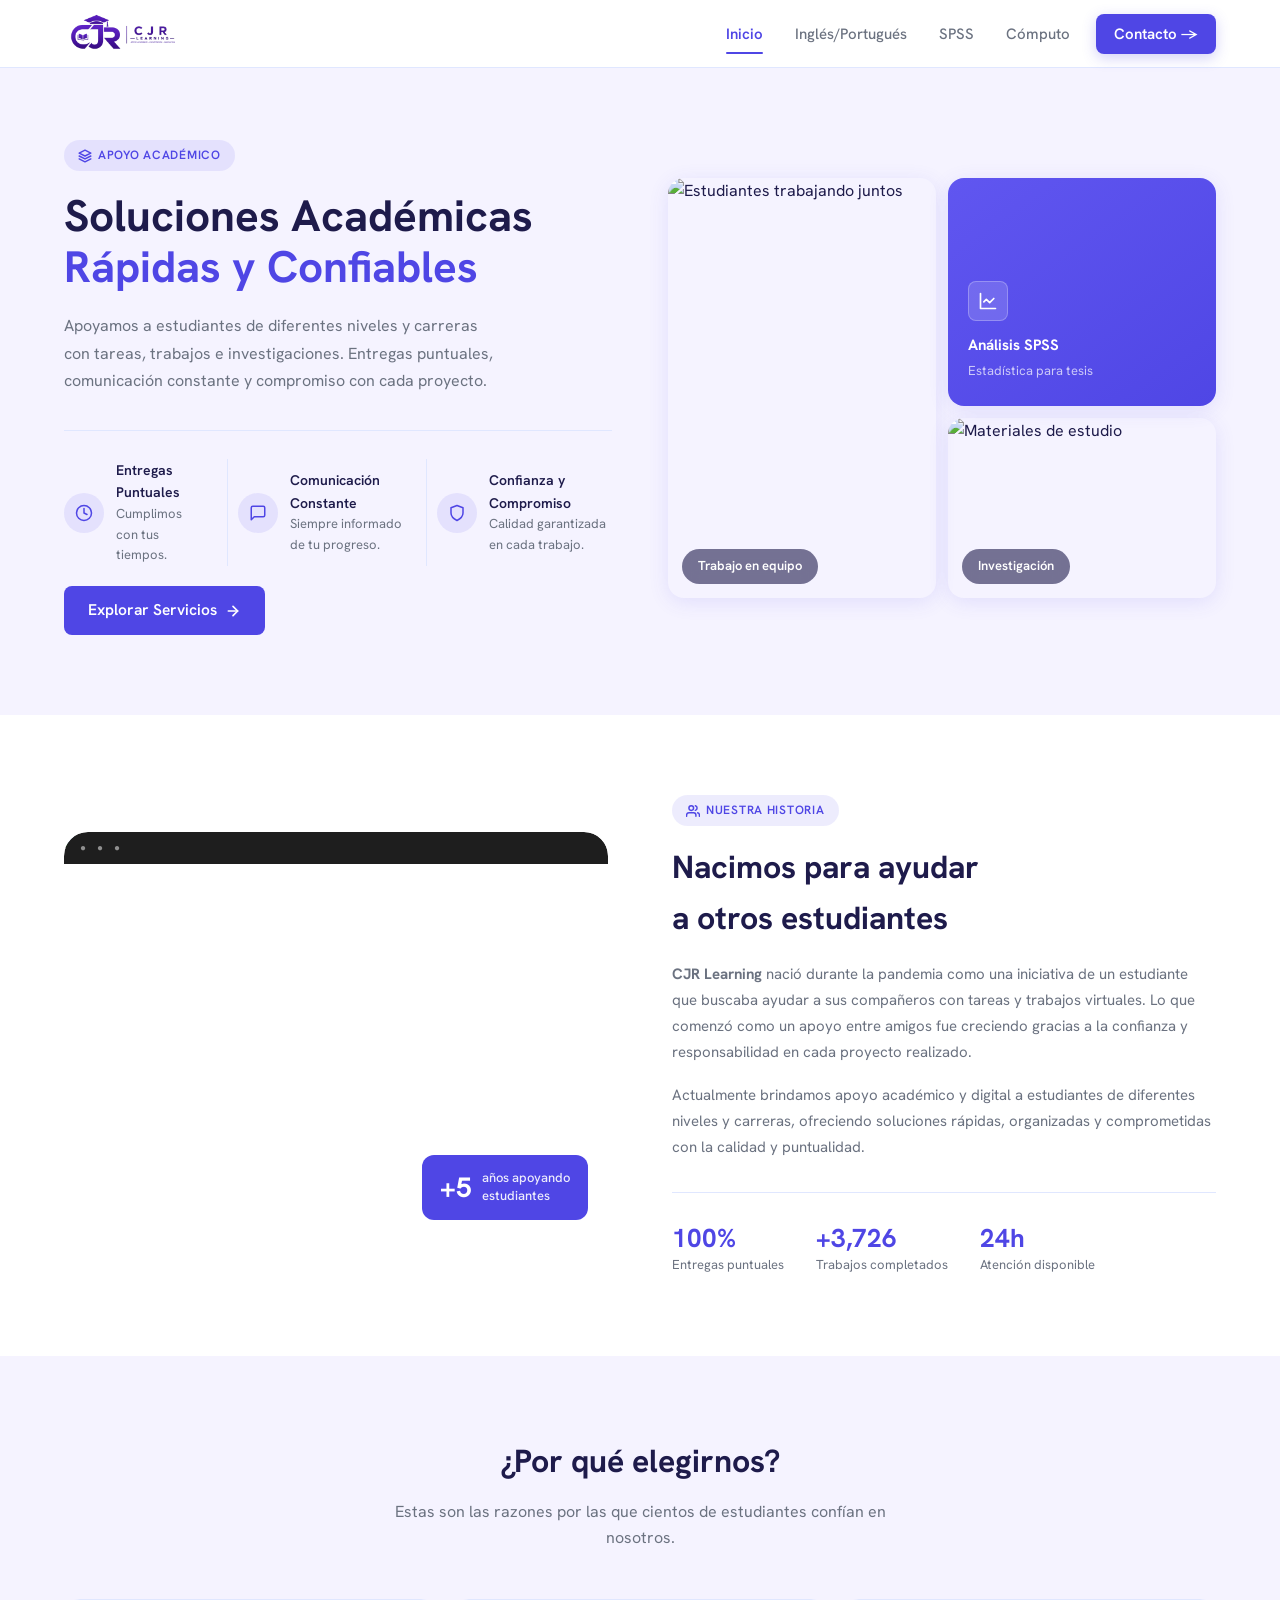
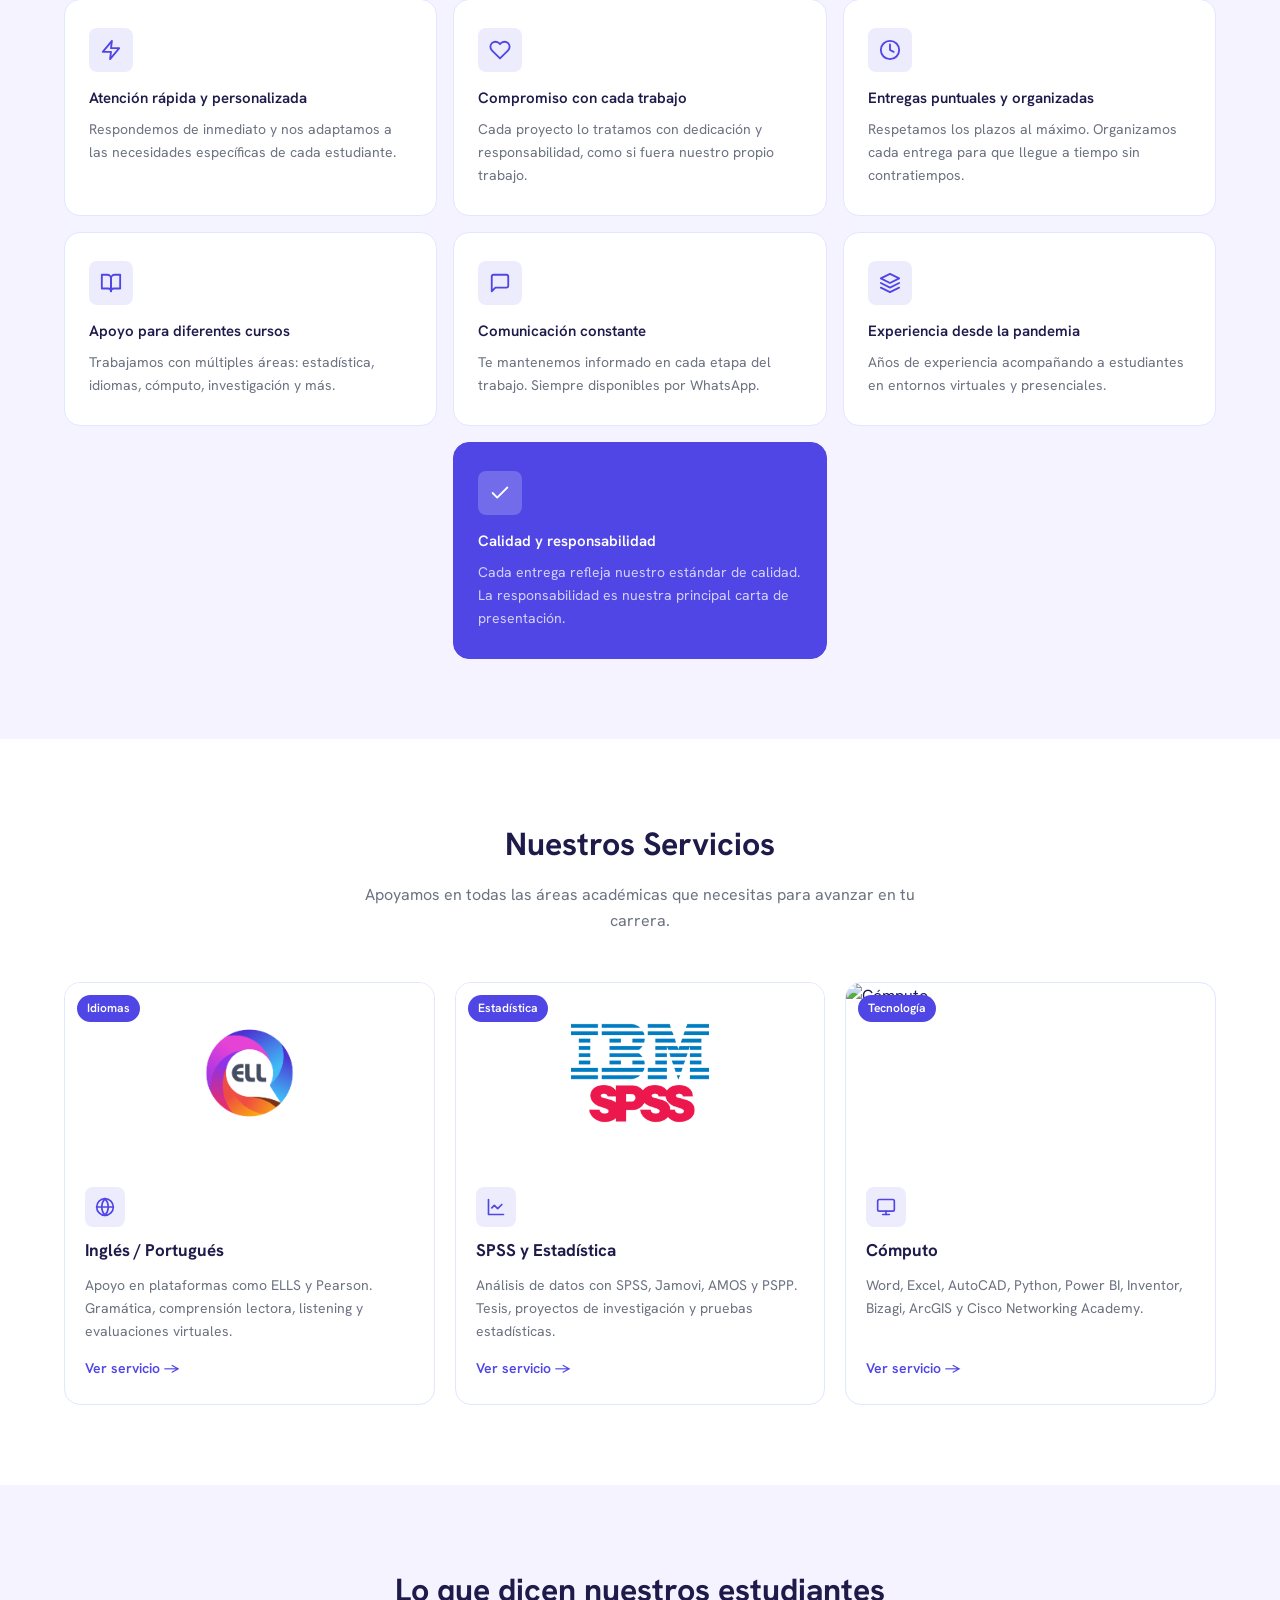
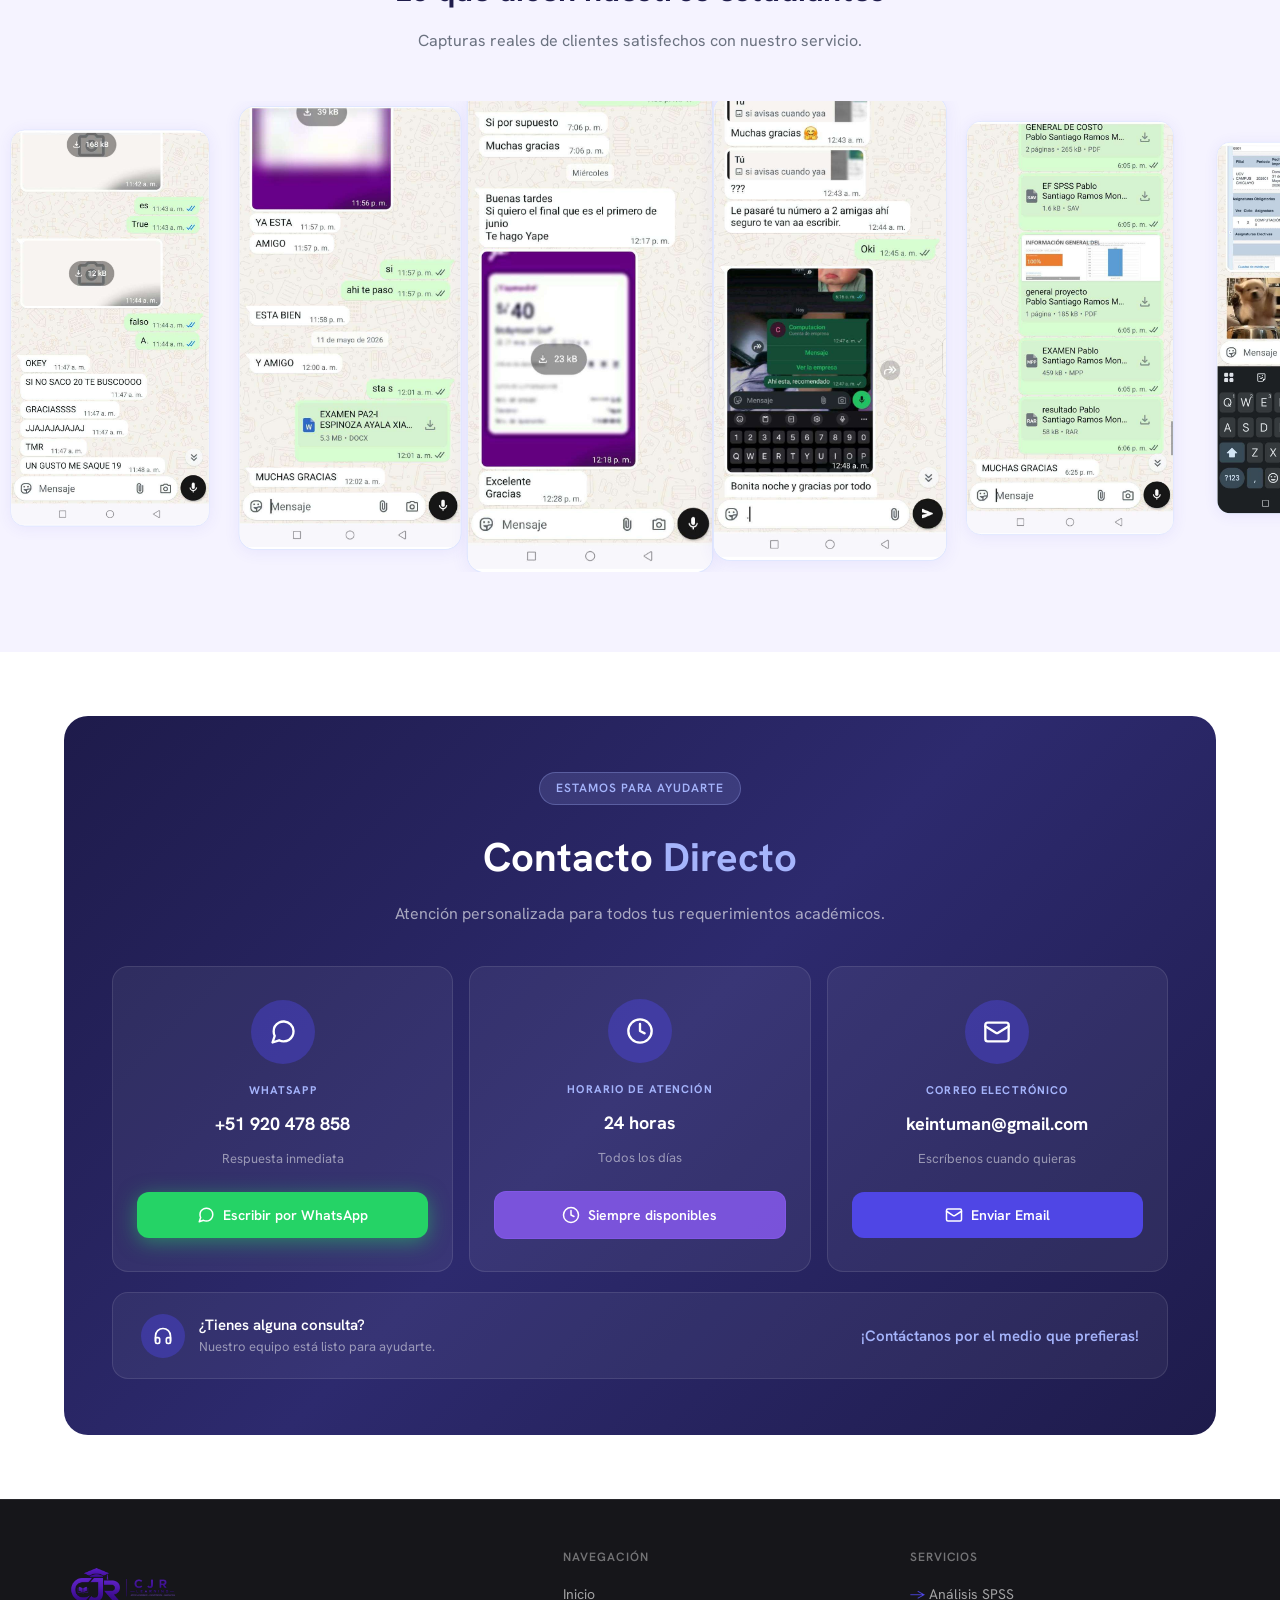
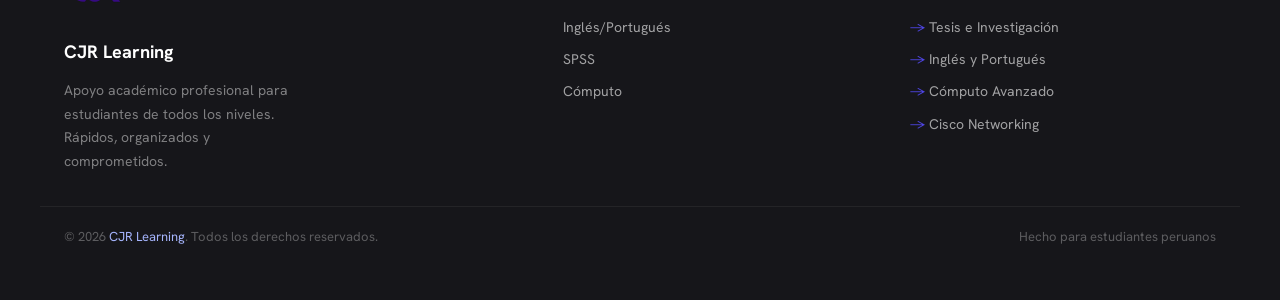
==== commit cb2aaa61: "ultimos cambios de mi parte" ====
--- a/index.html
+++ b/index.html
@@ -503,8 +503,7 @@
                                 </svg>
                             </div>
                             <span class="contacto-label">Correo Electrónico</span>
-                            <a href="mailto:keintuman@gmail.com"
-                                class="contacto-value">keintuman@gmail.com</a>
+                            <a href="mailto:keintuman@gmail.com" class="contacto-value">keintuman@gmail.com</a>
                             <span class="contacto-sub">Escríbenos cuando quieras</span>
                             <a href="mailto:keintuman@gmail.com" class="contacto-btn contacto-btn--blue">
                                 <svg xmlns="http://www.w3.org/2000/svg" width="18" height="18" viewBox="0 0 24 24"
--- a/assets/css/global.css
+++ b/assets/css/global.css
@@ -345,29 +345,34 @@
 /* Responsive */
 @media (max-width: 768px) {
 
-    .header-nav { 
-        display: none; 
-        position: absolute; 
-        top: var(--nav-height); 
-        left: 0; 
-        right: 0; 
-        background: var(--color-white); 
-        flex-direction: column; 
-        align-items: stretch; 
-        padding: 12px 16px 20px; 
-        border-bottom: 1px solid var(--color-border); gap: 2px; } 
-
-    .header-nav.open { 
-        display: flex; 
-    } 
-    .header-nav a.active::after { 
-        display: none; 
-    } 
-    .hamburger { 
-        display: flex; 
-    } 
-    .contact-grid { 
-        grid-template-columns: 1fr; 
+    .header-nav {
+        display: none;
+        position: absolute;
+        top: var(--nav-height);
+        left: 0;
+        right: 0;
+        background: var(--color-white);
+        flex-direction: column;
+        align-items: stretch;
+        padding: 12px 16px 20px;
+        border-bottom: 1px solid var(--color-border);
+        gap: 2px;
+    }
+
+    .header-nav.open {
+        display: flex;
+    }
+
+    .header-nav a.active::after {
+        display: none;
+    }
+
+    .hamburger {
+        display: flex;
+    }
+
+    .contact-grid {
+        grid-template-columns: 1fr;
     }
 
     .footer-bar-inner {
--- a/assets/css/index.css
+++ b/assets/css/index.css
@@ -1,5 +1,3 @@
-
-
 /*  HERO  */
 .hero {
     padding: 72px 0 80px;
@@ -506,8 +504,13 @@
 }
 
 @keyframes scrollLoop {
-    0% { transform: translateX(0); }
-    100% { transform: translateX(-50%); }
+    0% {
+        transform: translateX(0);
+    }
+
+    100% {
+        transform: translateX(-50%);
+    }
 }
 
 .testimonio-slide {
